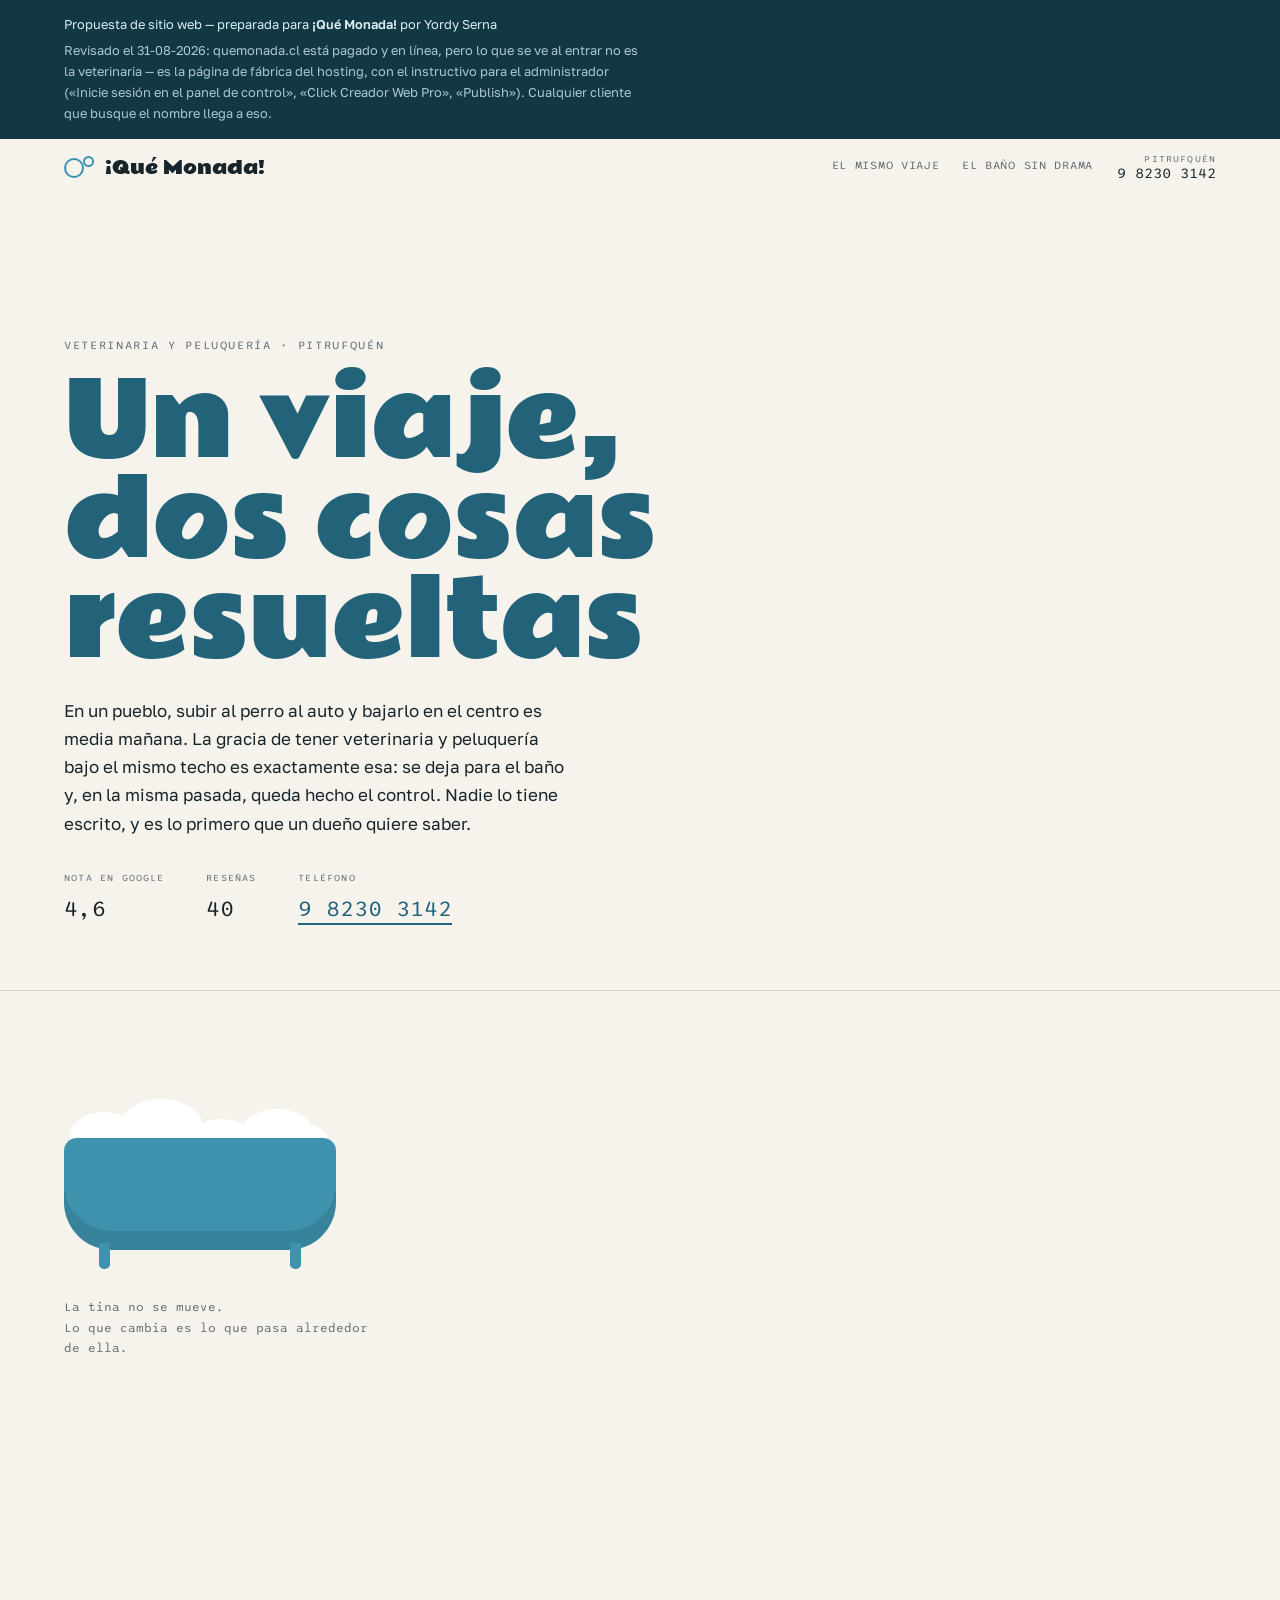
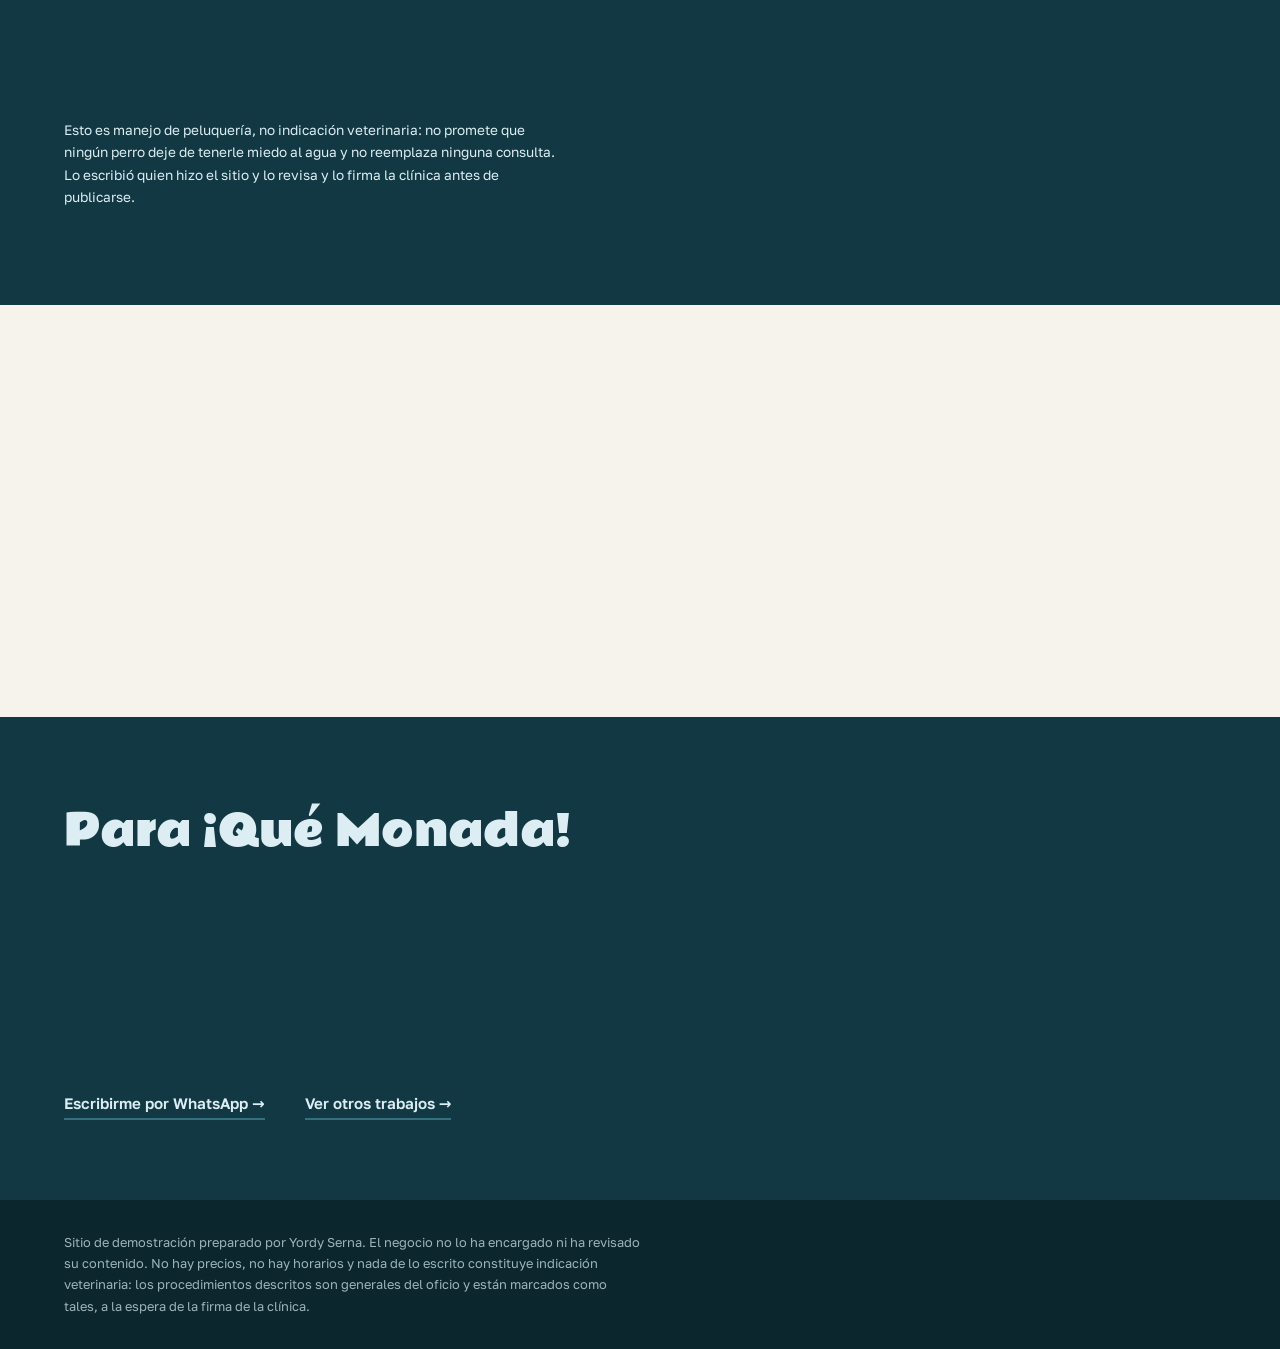
==== index.html @ d63fa8f7 "Demo Que Monada (Pitrufquen) Co-Authored-By: Claude Opus 5 <noreply@anthropic.com>" ====
<!DOCTYPE html>
<html lang="es-CL" class="no-js">
<head>
<meta charset="utf-8">
<meta name="viewport" content="width=device-width, initial-scale=1">
<meta name="robots" content="noindex, nofollow">
<title>¡Qué Monada! — Pitrufquén</title>
<meta name="description" content="Veterinaria y peluquería canina en Pitrufquén. Baño y control en el mismo viaje, y cómo se maneja el perro al que no le gusta el agua.">

<!-- Política de seguridad de contenido: el navegador sólo puede cargar
     archivos de este mismo sitio. Sin CDN, sin librerías, sin rastreadores.
     Ver skills/web-blindada/references/csp-en-pages.md -->
<meta http-equiv="Content-Security-Policy" content="default-src 'none'; script-src 'self'; style-src 'self'; img-src 'self' data:; font-src 'self'; connect-src 'self'; media-src 'self'; form-action 'self'; base-uri 'none'; frame-src 'none'; object-src 'none'">
<meta name="referrer" content="strict-origin-when-cross-origin">

<!-- Rescate de la clase .js (regla 2 de la casa). En archivo, sin defer:
     inline lo bloquearía la CSP. -->
<script src="js/rescate.js"></script>

<!-- Fuentes propias: cero peticiones a terceros. -->
<link rel="preload" href="assets/fuentes/rammettoone-400-latin.woff2" as="font" type="font/woff2" crossorigin>
<link rel="stylesheet" href="assets/fuentes.css">
<link rel="stylesheet" href="css/estilo.css">
</head>
<body>

<div class="propuesta">
  <p class="propuesta__que">Propuesta de sitio web — preparada para <b>¡Qué Monada!</b> por Yordy Serna</p>
  <p class="propuesta__gancho">Revisado el 31-08-2026: quemonada.cl está pagado y en línea, pero lo que se ve al entrar no es la veterinaria — es la página de fábrica del hosting, con el instructivo para el administrador («Inicie sesión en el panel de control», «Click Creador Web Pro», «Publish»). Cualquier cliente que busque el nombre llega a eso.</p>
</div>

<header class="cab" id="cab">
  <a class="cab__marca" href="#portada">
    <span class="pompa-doble" aria-hidden="true"><i class="pd pd--g"></i><i class="pd pd--c"></i></span>
    <span class="cab__nombre">¡Qué Monada!</span>
  </a>
  <nav class="cab__nav" aria-label="Secciones">
    <a href="#combo">El mismo viaje</a>
    <a href="#agua">El baño sin drama</a>
  </nav>
  <a class="cab__tel" href="tel:+56982303142">
    <span class="cab__tel-rot">Pitrufquén</span>
    <span class="cab__tel-num">9 8230 3142</span>
  </a>
</header>

<main>

<!-- ========= PORTADA ========= -->
<section class="portada" id="portada" aria-labelledby="t-portada">
  <div class="pompas" aria-hidden="true">
    <span class="pompa pompa--1"></span>
    <span class="pompa pompa--2"></span>
    <span class="pompa pompa--3"></span>
    <span class="revienta"></span>
  </div>

  <div class="portada__texto">
    <p class="sitio">Veterinaria y peluquería · Pitrufquén</p>
    <h1 id="t-portada">Un viaje,<br>dos cosas<br>resueltas</h1>
    <p class="bajada">En un pueblo, subir al perro al auto y bajarlo en el centro es media
      mañana. La gracia de tener veterinaria y peluquería bajo el mismo techo es
      exactamente esa: se deja para el baño y, en la misma pasada, queda hecho el control.
      Nadie lo tiene escrito, y es lo primero que un dueño quiere saber.</p>
    <dl class="specs">
      <div class="spec"><dt>nota en Google</dt><dd>4,6</dd></div>
      <div class="spec"><dt>reseñas</dt><dd>40</dd></div>
      <div class="spec"><dt>teléfono</dt><dd class="dd--tel"><a href="tel:+56982303142">9 8230 3142</a></dd></div>
    </dl>
  </div>
</section>

<!-- ========= LA PIEZA FIRMA — SPLIT STICKY (estructura G) ========= -->
<section class="combo" id="combo" aria-labelledby="t-combo">

  <!-- El lado fijo: LA TINA. Dibujada en CSS, cero bytes de imagen. -->
  <div class="combo__fijo">
    <div class="tina" aria-hidden="true">
      <span class="tina__espuma">
        <i></i><i></i><i></i><i></i><i></i>
      </span>
      <span class="tina__cuerpo"></span>
      <span class="tina__pata tina__pata--i"></span>
      <span class="tina__pata tina__pata--d"></span>
    </div>
    <p class="tina__pie">La tina no se mueve.<br>Lo que cambia es lo que pasa
      alrededor de ella.</p>
  </div>

  <div class="combo__fluye">
    <p class="antetitulo">Baño y control</p>
    <h2 id="t-combo">El mismo viaje</h2>
    <p class="entrada">Ésta es la ventaja real de la casa y no está escrita en ninguna
      parte. Lo de abajo es cómo funciona un combo así en general; lo que hacen ustedes
      exactamente, lo confirman y se escribe con su nombre.</p>
    <p class="marca-ejemplo" data-ejemplo="Cómo funciona en general — el detalle lo confirma la clínica"></p>

    <ol class="viaje">
      <li class="v">
        <p class="v__rot">Al dejar</p>
        <h3>Se entrega para el baño</h3>
        <p>El animal queda en peluquería con la hora acordada. Es el momento en que el
          dueño dice si hay algo que le preocupa —una picazón, una uña, una oreja— y ese
          aviso es lo que hace posible todo lo demás.</p>
      </li>
      <li class="v">
        <p class="v__rot">Mientras está adentro</p>
        <h3>El control queda hecho</h3>
        <p>Con el animal ya en la casa y mojado hasta la piel, es cuando mejor se ve lo que
          en seco no se nota: la piel, las orejas, las uñas, un bulto. Si hay veterinario en
          el mismo local, revisar no cuesta un segundo viaje.
          <span class="falta">falta: confirmar si ustedes coordinan baño y control así</span></p>
      </li>
      <li class="v">
        <p class="v__rot">Al retirar</p>
        <h3>Una sola conversación</h3>
        <p>El dueño escucha una vez lo del baño y lo del control juntos, en vez de dos
          veces en dos lugares distintos. Si hay algo que tratar, se agenda ahí mismo.
          <span class="falta">falta: si entregan algo escrito al retirar</span></p>
      </li>
      <li class="v">
        <p class="v__rot">Lo que hay que decir de frente</p>
        <h3>Lo que NO es</h3>
        <p>No es una consulta veterinaria completa disfrazada de baño, y conviene decirlo
          así. Es una revisión de lo que se ve. Si aparece algo, se conversa y se agenda
          como corresponde: nadie diagnostica a un perro entre el shampoo y el secador.</p>
      </li>
    </ol>

    <p class="firma">La sección existe porque en Pitrufquén el viaje cuenta. Un dueño que
      vive a diez kilómetros no está comparando precios: está calculando cuántas veces
      tiene que sacar el auto.</p>
  </div>
</section>

<!-- ========= EL BAÑO SIN DRAMA ========= -->
<section class="agua" id="agua" aria-labelledby="t-agua">
  <div class="agua__cabecera">
    <p class="antetitulo antetitulo--claro">El perro al que no le gusta el agua</p>
    <h2 id="t-agua">El baño sin drama</h2>
    <p class="entrada">Casi todas las casas tienen uno: el que ve la manguera y se
      esconde. No hay truco mágico y nadie debería prometerlo — hay oficio, que es otra
      cosa, y se puede explicar.</p>
    <p class="marca-ejemplo marca-ejemplo--claro" data-ejemplo="Manejo general del oficio — sin promesas, pendiente de firma"></p>
  </div>

  <div class="cartas">
    <article class="carta">
      <h3>El agua tibia y de a poco</h3>
      <p>Se moja desde las patas hacia arriba y se deja la cabeza para el final. El chorro
        directo en la cara es lo que convierte un baño incómodo en un baño peleado, y esa
        pelea el perro se la acuerda para la próxima vez.</p>
    </article>
    <article class="carta">
      <h3>El piso que no resbala</h3>
      <p>Buena parte del miedo no es al agua: es a patinar. Una alfombra de goma en la tina
        cambia el comportamiento de un perro nervioso más que cualquier otra cosa.</p>
    </article>
    <article class="carta">
      <h3>El ruido del secador</h3>
      <p>Para muchos es peor que el agua. Se puede secar con toalla y aire tibio a
        distancia, y tarda más — pero tarda menos que forzar a un animal que ya entró en
        pánico.</p>
    </article>
    <article class="carta">
      <h3>Cuándo se para</h3>
      <p>Si el animal pasa de incómodo a asustado de verdad, se para. Se termina lo mínimo,
        se seca y se conversa con el dueño qué hacer para la próxima. Un baño no vale un
        animal traumatizado.
        <span class="falta">falta: cómo lo manejan ustedes y qué le avisan al dueño</span></p>
    </article>
  </div>

  <p class="descargo">Esto es manejo de peluquería, no indicación veterinaria: no promete
    que ningún perro deje de tenerle miedo al agua y no reemplaza ninguna consulta. Lo
    escribió quien hizo el sitio y lo revisa y lo firma la clínica antes de publicarse.</p>
</section>

<!-- ========= EL CIERRE — T1 ========= -->
<section class="cierre" id="llamar" aria-labelledby="t-cierre">
  <p class="cierre__rot">Para pedir hora</p>
  <h2 id="t-cierre" class="cierre__tel">
    <a href="tel:+56982303142">9 8230 3142</a>
  </h2>
  <p class="cierre__pie">Es el número publicado en su ficha de Google.</p>
</section>

</main>

<section class="dueno" aria-labelledby="t-dueno">
  <h2 id="t-dueno">Para ¡Qué Monada!</h2>
  <div class="dueno__cols">
    <div>
      <h3>Lo que está verificado</h3>
      <p>El 4,6 con 40 reseñas de su ficha de Google, el teléfono 9 8230 3142, y que
        quemonada.cl está pagado pero muestra la página de fábrica del hosting. Eso último
        se revisó el 31-08-2026 y se puede comprobar abriendo el dominio.</p>
    </div>
    <div>
      <h3>Lo que es general</h3>
      <p>Los cuatro pasos del viaje y las cuatro cartas del baño. Describen cómo funciona
        el oficio, no cómo funcionan ustedes: por eso van marcados y sin firma.</p>
    </div>
    <div>
      <h3>Lo que falta</h3>
      <p>Si de verdad coordinan baño y control en la misma visita, si entregan algo escrito
        al retirar, y cómo manejan al perro que se asusta. Con esas tres respuestas esta
        página deja de describir el rubro y pasa a describirlos a ustedes.</p>
    </div>
  </div>
  <p class="dueno__cierre">
    <a class="flecha" href="https://wa.me/56968650001" rel="noopener">Escribirme por WhatsApp <span aria-hidden="true">→</span></a>
    <a class="flecha" href="https://yordyserna.github.io" rel="noopener">Ver otros trabajos <span aria-hidden="true">→</span></a>
  </p>
</section>

<footer class="pie">
  <p>Sitio de demostración preparado por Yordy Serna. El negocio no lo ha encargado ni ha
    revisado su contenido. No hay precios, no hay horarios y nada de lo escrito constituye
    indicación veterinaria: los procedimientos descritos son generales del oficio y están
    marcados como tales, a la espera de la firma de la clínica.</p>
</footer>

<script src="js/main.js"></script>
</body>
</html>
---- assets/fuentes.css ----
﻿/* ==================================================================
   Fuentes self-hosted. Generado por self-hostear-fuentes.ps1
   Origen: https://fonts.googleapis.com/css2?family=Rammetto+One&family=Golos+Text:wght@400..600&family=Sono:wght@400..500&display=swap

   Se sirven desde el mismo dominio: sin peticiones a Google, sin
   DNS ni TLS extra. La display va con <link rel=preload> en el HTML.
   Subset latin: cubre el espanol completo (tildes, enie, dieresis).
   ================================================================== */

@font-face {
  font-family: 'Golos Text';
  font-style: normal;
  font-weight: 400 600;
  font-display: swap;
  src: url('fuentes/golostext-var-latin.woff2') format('woff2');
  unicode-range: U+0000-00FF, U+0131, U+0152-0153, U+02BB-02BC, U+02C6, U+02DA, U+02DC, U+0304, U+0308, U+0329, U+2000-206F, U+20AC, U+2122, U+2191, U+2193, U+2212, U+2215, U+FEFF, U+FFFD;
}

@font-face {
  font-family: 'Rammetto One';
  font-style: normal;
  font-weight: 400;
  font-display: swap;
  src: url('fuentes/rammettoone-400-latin.woff2') format('woff2');
  unicode-range: U+0000-00FF, U+0131, U+0152-0153, U+02BB-02BC, U+02C6, U+02DA, U+02DC, U+0304, U+0308, U+0329, U+2000-206F, U+20AC, U+2122, U+2191, U+2193, U+2212, U+2215, U+FEFF, U+FFFD;
}

@font-face {
  font-family: 'Sono';
  font-style: normal;
  font-weight: 400 500;
  font-display: swap;
  src: url('fuentes/sono-var-latin.woff2') format('woff2');
  unicode-range: U+0000-00FF, U+0131, U+0152-0153, U+02BB-02BC, U+02C6, U+02DA, U+02DC, U+0304, U+0308, U+0329, U+2000-206F, U+20AC, U+2122, U+2191, U+2193, U+2212, U+2215, U+FEFF, U+FFFD;
}
---- css/estilo.css ----
/* ══════════════════════════════════════════════════════════════════
   ¡QUE MONADA! · Pitrufquen
   Demo 168. Identidad: «POMPAS DE JABON».

   EL NOMBRE SE ESCRIBE CON SUS SIGNOS: «¡Que Monada!», con apertura
   y cierre. Va asi en el <title>, en la cabecera y en el pie.

   LA DIRECCION EN UNA FRASE
   Una peluqueria canina con veterinaria al lado es, para el dueno,
   un viaje que rinde el doble. La pagina se ve como el agua de esa
   tina: crudo, celeste jabonoso y pompas — pero el contenido es
   logistica de pueblo, no ternura.

   LA PALETA
   --crudo    #F6F3EC  fondo
   --agua     #22637A  CELESTE JABONOSO para TEXTO (5,9:1 sobre crudo)
   --agua-obj #3E92AE  el mismo celeste para OBJETOS DIBUJADOS (la
                       tina, las pompas). NO SE USA EN TEXTO: sobre
                       crudo da 3,1:1. Leccion de la 154: el color de
                       texto y el color de objeto son dos variables
                       distintas y hay que declararlas por separado.
   --hondo    #123844  agua profunda: el fondo de la seccion oscura
   --espuma   #DCEEF3  texto sobre hondo (10,1:1)
   --tinta    #17242A  texto sobre crudo

   DESLINDE DE CELESTES DEL REGISTRO:
     · la bata de la 110 es UNIFORME (tela plana de clinica)
     · la manta de la 161 es TEXTIL de noche (opaca, abrigada)
     · el gel de la 173 sera una RAYA de pasta (viscosa)
   Este es AGUA JABONOSA: translucido, con espuma y con brillo. Por
   eso es el unico que aparece en forma de circulos y burbujas.

   EL TORNASOL DE LAS POMPAS — deslinde con el mejillon de la 141:
   aquel es NACAR, tornasol organico de concha, y va sobre una
   superficie dura. El de aca es de POMPA: aire y jabon, un anillo
   `conic-gradient` MUY suave en el borde y nada en el centro, porque
   una pompa es transparente por dentro.

   EL TRIO
   · display · Rammetto One — redonda y gordita, es letra de burbuja
     sin caer en infantil. Primera vez en el registro.
   · cuerpo  · Golos Text — humanista, redondeada, aguanta bien al
     lado de una display tan pesada.
   · dato    · Sono (variable) — REPETICION CONSCIENTE, no descuido:
     a la altura de la demo 168 el catalogo de monos de Google esta
     agotado (la columna de identidades.md lleva 40 nombres). Se
     elige la repeticion que MENOS se nota y que mejor calza: Sono es
     la unica mono de esquinas blandas del catalogo y esta pagina es
     toda curvas. Anotado en el registro.

   LA CABECERA (134ª del oficio) — LA POMPA DOBLE
   Dos circulos pegados, uno grande y uno chico, y el brillito de luz
   (un arco fino) en el grande. Sin el arco parecen dos puntos; con el
   arco son jabon.

   EL FONDO — POMPAS QUE FLOTAN Y UNA REVIENTA
   Tres pompas suben lentas derivando de lado, y arriba UNA revienta:
   desaparece dejando un anillo que se expande un instante.
   DESLINDE con la 91 (el schop): alli las burbujas eran CHICAS,
   MUCHAS y CONTINUAS, subiendo en columna dentro del vaso — gas
   disuelto. Estas son GRANDES, POCAS y SUELTAS, derivan de lado
   porque no van dentro de nada, y una revienta: el gas no revienta,
   el jabon si.
   Reduced-motion: pompas quietas y ninguna revienta.

   LA ESTRUCTURA — G (split sticky)
   Izquierda fija: LA TINA (objeto CSS, escalon 1 de profundidad-web:
   si se puede dibujar, se dibuja). Derecha: el combo baño+control.
   DESLINDE con los G del registro: aca el lado fijo es un objeto CON
   AGUA ADENTRO — la espuma se mueve sola mientras el texto pasa al
   lado.
   ══════════════════════════════════════════════════════════════════ */

:root {
  --crudo:    #F6F3EC;
  --crudo-2:  #ECE7DC;
  --agua:     #22637A;
  --agua-obj: #3E92AE;
  --hondo:    #123844;
  --espuma:   #DCEEF3;
  --tinta:    #17242A;
  --gris:     #5E6A70;
  --linea:    #D8D2C6;

  --display: 'Rammetto One', system-ui, sans-serif;
  --cuerpo:  'Golos Text', system-ui, -apple-system, 'Segoe UI', sans-serif;
  --dato:    'Sono', ui-monospace, 'Consolas', monospace;
}

*, *::before, *::after { box-sizing: border-box; }
[hidden] { display: none !important; }

html { -webkit-text-size-adjust: 100%; scroll-behavior: smooth; }
@media (prefers-reduced-motion: reduce) { html { scroll-behavior: auto; } }

body {
  margin: 0;
  background: var(--crudo);
  color: var(--tinta);
  font-family: var(--cuerpo);
  font-size: 1.0625rem;
  line-height: 1.66;
  overflow-x: hidden;
}

h1, h2, h3 { font-family: var(--display); font-weight: 400; margin: 0; }
p { margin: 0 0 1rem; }
a { color: inherit; }

:focus-visible { outline: 2px solid var(--agua); outline-offset: 3px; }

/* ── la banda de propuesta ── */
.propuesta {
  background: var(--hondo); color: var(--espuma);
  padding: .9rem clamp(1.2rem, 5vw, 4rem);
}
.propuesta__que { font-size: .8rem; margin: 0 0 .25rem; }
.propuesta__gancho { font-size: .8rem; color: #AFC8D1; margin: 0; max-width: 72ch; }

/* ── cabecera fantasma ── */
.cab {
  position: sticky; top: 0; z-index: 40;
  display: flex; align-items: center; gap: 1.5rem;
  padding: .85rem clamp(1.2rem, 5vw, 4rem);
  background: var(--crudo);
  border-bottom: 1px solid var(--linea);
}
.js .cab { transition: background-color .3s, border-color .3s; }
.js .cab:not(.cab--flota) { background: transparent; border-bottom-color: transparent; }

.cab__marca { display: flex; align-items: center; gap: .7rem; text-decoration: none; }
.cab__nombre { font-family: var(--display); font-size: 1.15rem; }

/* LA POMPA DOBLE — la cabecera 134ª. */
.pompa-doble { position: relative; display: block; width: 30px; height: 24px; flex: none; }
.pd { position: absolute; border-radius: 50%; border: 2px solid var(--agua-obj); }
.pd--g { left: 0; top: 2px; width: 20px; height: 20px; }
/* el brillito: un arco fino arriba a la izquierda. Sin esto son dos
   puntos; con esto son jabon. */
.pd--g::after {
  content: ''; position: absolute; left: 3px; top: 2px;
  width: 8px; height: 8px;
  border: 2px solid var(--crudo);
  border-radius: 50%;
  border-right-color: transparent; border-bottom-color: transparent;
  transform: rotate(-20deg);
}
.pd--c { right: 0; top: 0; width: 11px; height: 11px; }

.cab__nav { margin-left: auto; display: flex; gap: 1.4rem; }
.cab__nav a {
  font-family: var(--dato); font-size: .74rem;
  letter-spacing: .06em; text-transform: uppercase;
  text-decoration: none; color: var(--gris);
  border-bottom: 1px solid transparent; padding-bottom: 2px;
}
.cab__nav a:hover { color: var(--agua); border-bottom-color: var(--agua); }

.cab__tel { text-decoration: none; text-align: right; line-height: 1.15; }
.cab__tel-rot {
  display: block; font-family: var(--dato); font-size: .6rem;
  letter-spacing: .12em; text-transform: uppercase; color: var(--gris);
}
.cab__tel-num { display: block; font-family: var(--dato); font-size: .95rem; }

@media (max-width: 820px) {
  .cab__nav { display: none; }
  .cab__tel { margin-left: auto; }
}

/* ══════ PORTADA ══════ */
.portada {
  position: relative;
  min-height: 88svh;
  display: flex; align-items: center;
  padding: clamp(2rem, 6vw, 5rem) clamp(1.2rem, 5vw, 4rem) 0;
  overflow: hidden;
}
.portada__texto { position: relative; z-index: 2; max-width: 44rem; }

/* LAS POMPAS */
.pompas { position: absolute; inset: 0; z-index: 1; pointer-events: none; }
.pompa, .revienta {
  position: absolute; border-radius: 50%;
  border: 2px solid rgba(62,146,174,.42);
  /* el tornasol: un anillo conico MUY suave y el centro vacio, porque
     una pompa es transparente por dentro. */
  background:
    radial-gradient(circle at 30% 28%, rgba(255,255,255,.85) 0 6%, rgba(255,255,255,0) 26%),
    conic-gradient(from 210deg,
      rgba(255,214,236,.30), rgba(214,240,255,.30), rgba(226,255,232,.30),
      rgba(255,246,206,.30), rgba(255,214,236,.30));
  -webkit-mask-image: radial-gradient(circle, transparent 54%, #000 62%);
          mask-image: radial-gradient(circle, transparent 54%, #000 62%);
}
/* el brillito NO puede ir enmascarado, asi que va aparte */
.pompa::after {
  content: ''; position: absolute; left: 22%; top: 18%;
  width: 22%; height: 22%; border-radius: 50%;
  background: rgba(255,255,255,.9);
}
.pompa--1 { width: 96px; height: 96px; left: 8%;  bottom: -140px; }
.pompa--2 { width: 58px; height: 58px; left: 62%; bottom: -120px; }
.pompa--3 { width: 132px; height: 132px; left: 82%; bottom: -180px; }

.js .pompa--1 { animation: flotar 26s linear infinite; }
.js .pompa--2 { animation: flotar 34s linear infinite 6s; }
.js .pompa--3 { animation: flotar 30s linear infinite 12s; }

/* suben y DERIVAN de lado: una pompa no sube recta. */
@keyframes flotar {
  from { transform: translate(0, 0); }
  35%  { transform: translate(26px, -38svh); }
  70%  { transform: translate(-18px, -74svh); }
  to   { transform: translate(14px, -118svh); }
}

/* LA QUE REVIENTA: arriba, un anillo que se expande y se va. El resto
   del ciclo esta invisible. */
.revienta {
  width: 70px; height: 70px; left: 38%; top: 14%;
  opacity: 0;
}
.js .revienta { animation: reventar 18s ease-out infinite 9s; }
@keyframes reventar {
  0%       { opacity: 1; transform: scale(1); }
  22%      { opacity: 1; transform: scale(1.04); }
  26%      { opacity: .9; transform: scale(1.5); }
  30%, 100%{ opacity: 0; transform: scale(1.9); }
}

@media (prefers-reduced-motion: reduce) {
  .js .pompa--1, .js .pompa--2, .js .pompa--3 { animation: none; }
  .pompa--1 { bottom: 22%; } .pompa--2 { bottom: 46%; } .pompa--3 { bottom: 8%; }
  .revienta { display: none; }
}

.sitio {
  font-family: var(--dato); font-size: .74rem;
  letter-spacing: .14em; text-transform: uppercase;
  color: var(--gris); margin-bottom: 1rem;
}
h1 {
  font-size: clamp(2.7rem, 9vw, 6.4rem);
  line-height: .98; letter-spacing: -.01em;
  color: var(--agua); margin-bottom: 1.5rem;
}
.bajada { max-width: 46ch; margin-bottom: 2rem; }

.specs { display: flex; flex-wrap: wrap; gap: 1.6rem 2.6rem; margin: 0; }
.spec dt {
  font-family: var(--dato); font-size: .62rem;
  letter-spacing: .12em; text-transform: uppercase; color: var(--gris);
  margin-bottom: .2rem;
}
.spec dd { margin: 0; font-family: var(--dato); font-size: 1.45rem; }
.dd--tel a { text-decoration: none; color: var(--agua); border-bottom: 2px solid var(--agua); }

/* ══════ LA PIEZA FIRMA — SPLIT STICKY (G) ══════ */
.combo {
  display: grid;
  grid-template-columns: minmax(0, 20rem) minmax(0, 1fr);
  gap: clamp(1.5rem, 5vw, 4rem);
  padding: clamp(3rem, 8vw, 6rem) clamp(1.2rem, 5vw, 4rem);
  border-top: 1px solid var(--linea);
}
@media (max-width: 900px) {
  .combo { grid-template-columns: 1fr; }
}

.combo__fijo { position: sticky; top: 5.5rem; align-self: start; }
@media (max-width: 900px) { .combo__fijo { position: static; } }

/* LA TINA — dibujada, cero bytes de imagen (escalon 1). */
.tina { position: relative; width: 100%; max-width: 17rem; height: 12rem; margin-bottom: 1.2rem; }
.tina__cuerpo {
  position: absolute; left: 0; right: 0; top: 3.2rem; height: 7rem;
  background: var(--agua-obj);
  border-radius: .8rem .8rem 3rem 3rem;
  box-shadow: inset 0 -1.2rem 0 rgba(0,0,0,.10);
}
.tina__espuma { position: absolute; left: .4rem; right: .4rem; top: 1.6rem; height: 3rem; }
.tina__espuma i {
  position: absolute; bottom: 0;
  background: #FFFFFF;
  border-radius: 50%;
  box-shadow: inset -2px -3px 0 rgba(62,146,174,.18);
}
.tina__espuma i:nth-child(1) { left: 0;    width: 4.2rem; height: 3rem; }
.tina__espuma i:nth-child(2) { left: 3rem; width: 5.4rem; height: 3.8rem; }
.tina__espuma i:nth-child(3) { left: 7.4rem;width: 4rem;  height: 2.6rem; }
.tina__espuma i:nth-child(4) { right: 1rem; width: 4.6rem; height: 3.2rem; }
.tina__espuma i:nth-child(5) { right: 0;   width: 3rem;  height: 2.2rem; }
/* la espuma respira: es lo unico que se mueve del lado fijo. */
.js .tina__espuma i { animation: respirar 7s ease-in-out infinite; }
.js .tina__espuma i:nth-child(2) { animation-delay: 1.1s; }
.js .tina__espuma i:nth-child(3) { animation-delay: 2.3s; }
.js .tina__espuma i:nth-child(4) { animation-delay: .6s; }
.js .tina__espuma i:nth-child(5) { animation-delay: 3s; }
@keyframes respirar {
  0%, 100% { transform: translateY(0) scale(1); }
  50%      { transform: translateY(-3px) scale(1.04); }
}
@media (prefers-reduced-motion: reduce) {
  .js .tina__espuma i { animation: none; }
}
.tina__pata {
  position: absolute; top: 9.8rem; width: .7rem; height: 1.6rem;
  background: var(--agua-obj); border-radius: 0 0 .3rem .3rem;
}
.tina__pata--i { left: 2.2rem; }
.tina__pata--d { right: 2.2rem; }
.tina__pie { font-family: var(--dato); font-size: .78rem; color: var(--gris); margin: 0; }

.antetitulo {
  font-family: var(--dato); font-size: .72rem;
  letter-spacing: .14em; text-transform: uppercase; color: var(--gris);
  margin-bottom: .7rem;
}
.antetitulo--claro { color: var(--espuma); }

.combo h2, .agua h2 {
  font-size: clamp(2.2rem, 6vw, 4rem); line-height: 1;
  color: var(--agua); margin-bottom: 1rem;
}
.agua h2 { color: var(--espuma); }
.entrada { max-width: 54ch; }
.agua .entrada { color: var(--espuma); }

.marca-ejemplo::before {
  content: attr(data-ejemplo);
  display: inline-block;
  font-family: var(--dato); font-size: .68rem;
  color: var(--gris); border-left: 2px solid var(--gris); padding-left: .6rem;
}
.marca-ejemplo--claro::before { color: var(--espuma); border-left-color: var(--espuma); }

/* los cuatro pasos del viaje */
.viaje { list-style: none; margin: 2rem 0 0; padding: 0; }
.v { padding: 1.4rem 0; border-top: 1px solid var(--linea); }
.v__rot {
  font-family: var(--dato); font-size: .64rem;
  letter-spacing: .12em; text-transform: uppercase;
  color: var(--gris); margin-bottom: .25rem;
}
.v h3 { font-size: 1.35rem; color: var(--tinta); margin-bottom: .45rem; }
.v p { max-width: 60ch; margin-bottom: 0; }

/* «falta»: la pagina es mayormente CLARA, asi que el tono oscuro es
   el que va por defecto y el claro es la excepcion declarada. */
.falta {
  display: inline-block; margin-top: .45rem;
  font-family: var(--dato); font-size: .72rem;
  color: var(--gris); border-bottom: 1px dashed var(--gris);
}
.agua .falta { color: var(--espuma); border-bottom-color: var(--espuma); }

.firma {
  max-width: 54ch; margin: 2rem 0 0; font-size: .95rem; color: var(--gris);
  border-left: 3px solid var(--agua-obj); padding-left: 1rem;
}

/* ══════ EL BAÑO SIN DRAMA ══════ */
.agua {
  background: var(--hondo); color: var(--espuma);
  padding: clamp(3rem, 8vw, 6rem) clamp(1.2rem, 5vw, 4rem);
}
.agua__cabecera { max-width: 54rem; margin-bottom: clamp(1.8rem, 4vw, 3rem); }

.cartas {
  display: grid;
  grid-template-columns: repeat(auto-fit, minmax(17rem, 1fr));
  gap: clamp(1rem, 2.5vw, 1.6rem);
}
.carta {
  background: #1A4757;
  border: 1px solid #2C6273;
  border-radius: 1.2rem;
  padding: clamp(1.2rem, 2.5vw, 1.8rem);
}
.carta h3 { font-size: 1.2rem; color: var(--espuma); margin-bottom: .5rem; }
.carta p { font-size: .96rem; margin-bottom: 0; color: var(--espuma); }

.descargo {
  max-width: 62ch; margin: 2rem 0 0; font-size: .85rem; color: var(--espuma);
}

/* ══════ CIERRE — T1 ══════ */
.cierre {
  padding: clamp(4rem, 10vw, 8rem) clamp(1.2rem, 5vw, 4rem);
  text-align: center;
}
.cierre__rot {
  font-family: var(--dato); font-size: .7rem;
  letter-spacing: .16em; text-transform: uppercase; color: var(--gris);
}
.cierre__tel { font-size: clamp(2rem, 8vw, 5rem); line-height: 1; margin-bottom: 1rem; }
.cierre__tel a {
  font-family: var(--dato); text-decoration: none; color: var(--agua);
  border-bottom: 4px solid var(--crudo-2);
}
.cierre__tel a:hover { border-bottom-color: var(--agua); }
.cierre__pie { font-size: .88rem; color: var(--gris); margin: 0; }

/* ══════ PARA LA CLINICA ══════ */
.dueno {
  background: var(--hondo); color: var(--espuma);
  padding: clamp(3rem, 7vw, 5rem) clamp(1.2rem, 5vw, 4rem);
}
.dueno h2 { font-size: clamp(1.8rem, 4.4vw, 2.6rem); margin-bottom: 2rem; color: var(--espuma); }
.dueno__cols {
  display: grid;
  grid-template-columns: repeat(auto-fit, minmax(15rem, 1fr));
  gap: 2rem; margin-bottom: 2.5rem;
}
.dueno h3 {
  font-family: var(--dato); font-size: .7rem;
  letter-spacing: .12em; text-transform: uppercase;
  color: var(--espuma); margin-bottom: .5rem;
}
.dueno p { color: var(--espuma); font-size: .95rem; margin: 0; }
.dueno__cierre { display: flex; flex-wrap: wrap; gap: 1.5rem 2.5rem; margin: 0; }
.flecha {
  font-weight: 600; text-decoration: none;
  border-bottom: 2px solid #35707F; padding-bottom: 2px;
}
.flecha:hover { border-bottom-color: var(--espuma); }

/* ══════ PIE ══════ */
.pie {
  background: #0C262E; color: #9DB4BC;
  padding: 2rem clamp(1.2rem, 5vw, 4rem);
  font-size: .8rem;
}
.pie p { max-width: 72ch; margin: 0; }

/* ── apariciones ── */
.js .rev { opacity: 0; transform: translateY(14px); }
.js .rev.ok {
  opacity: 1; transform: none;
  transition: opacity .6s ease, transform .6s ease;
}
@media (prefers-reduced-motion: reduce) {
  .js .rev { opacity: 1; transform: none; }
}
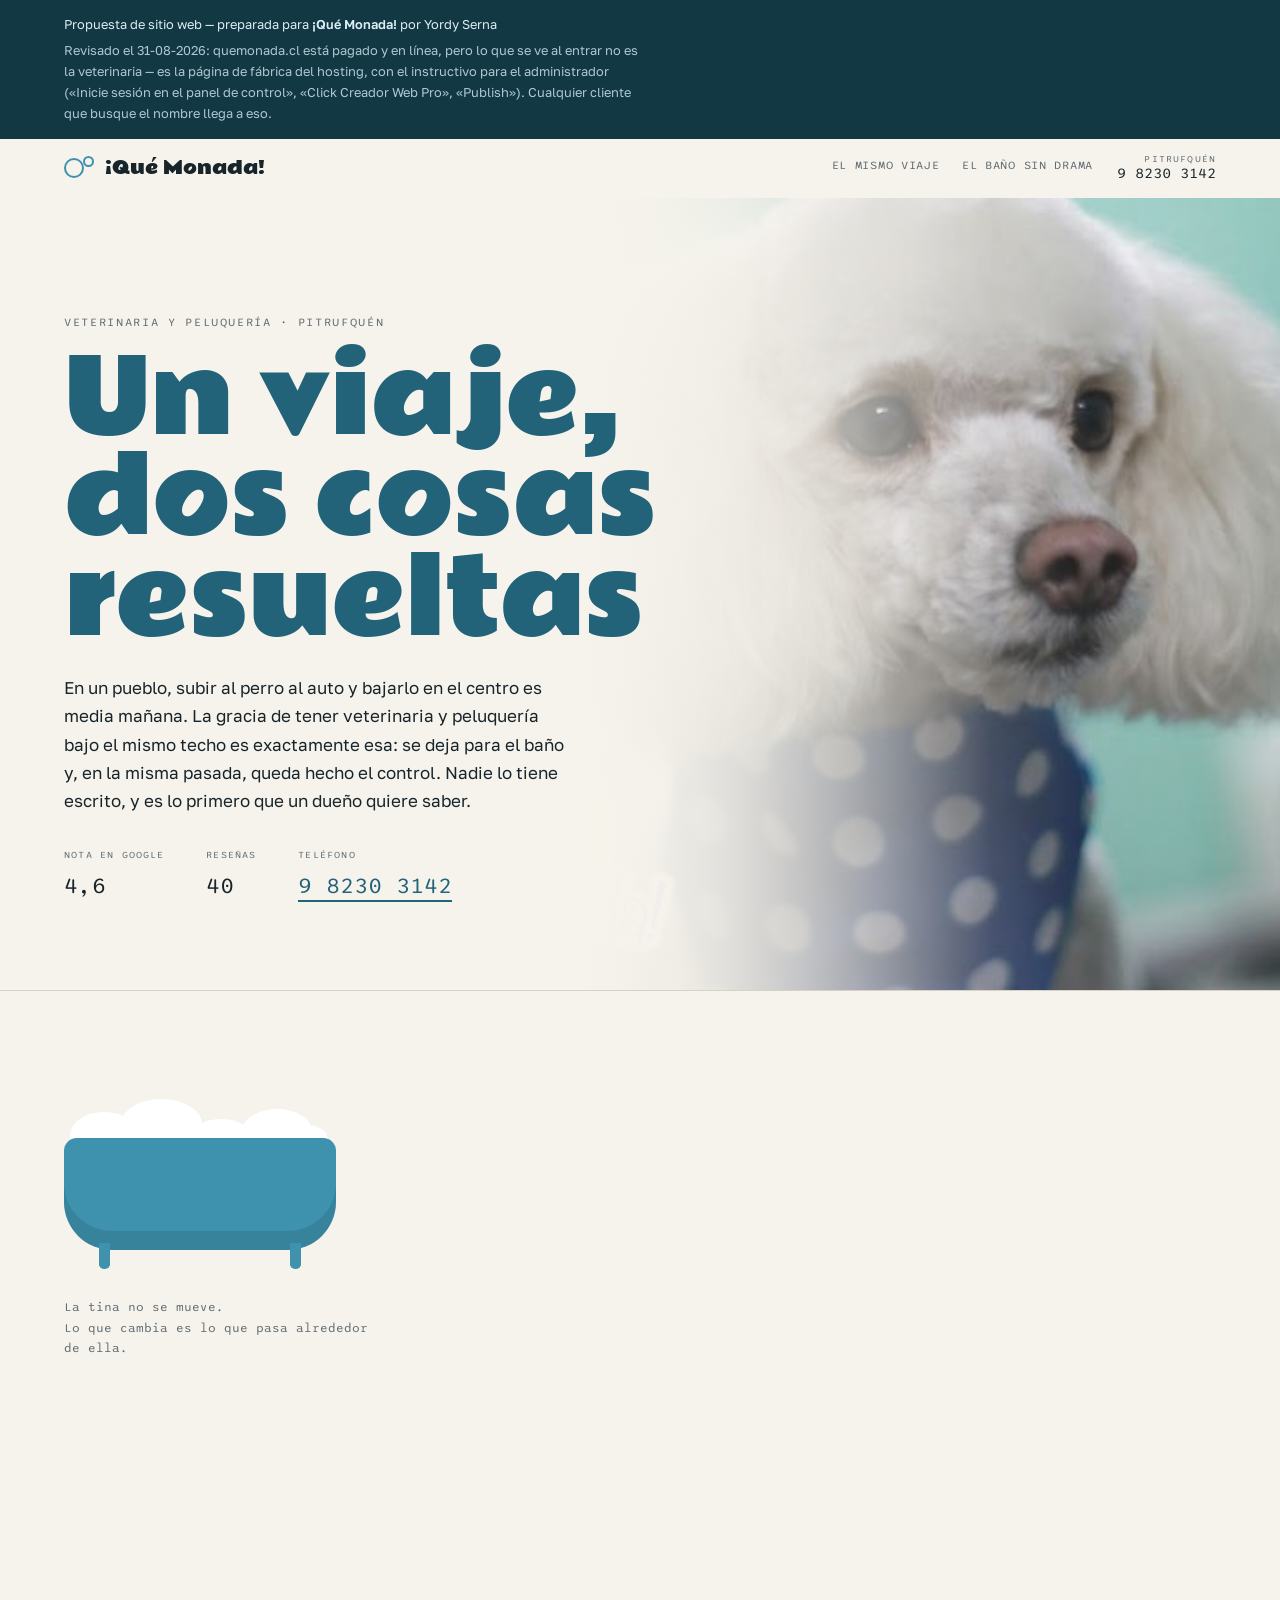
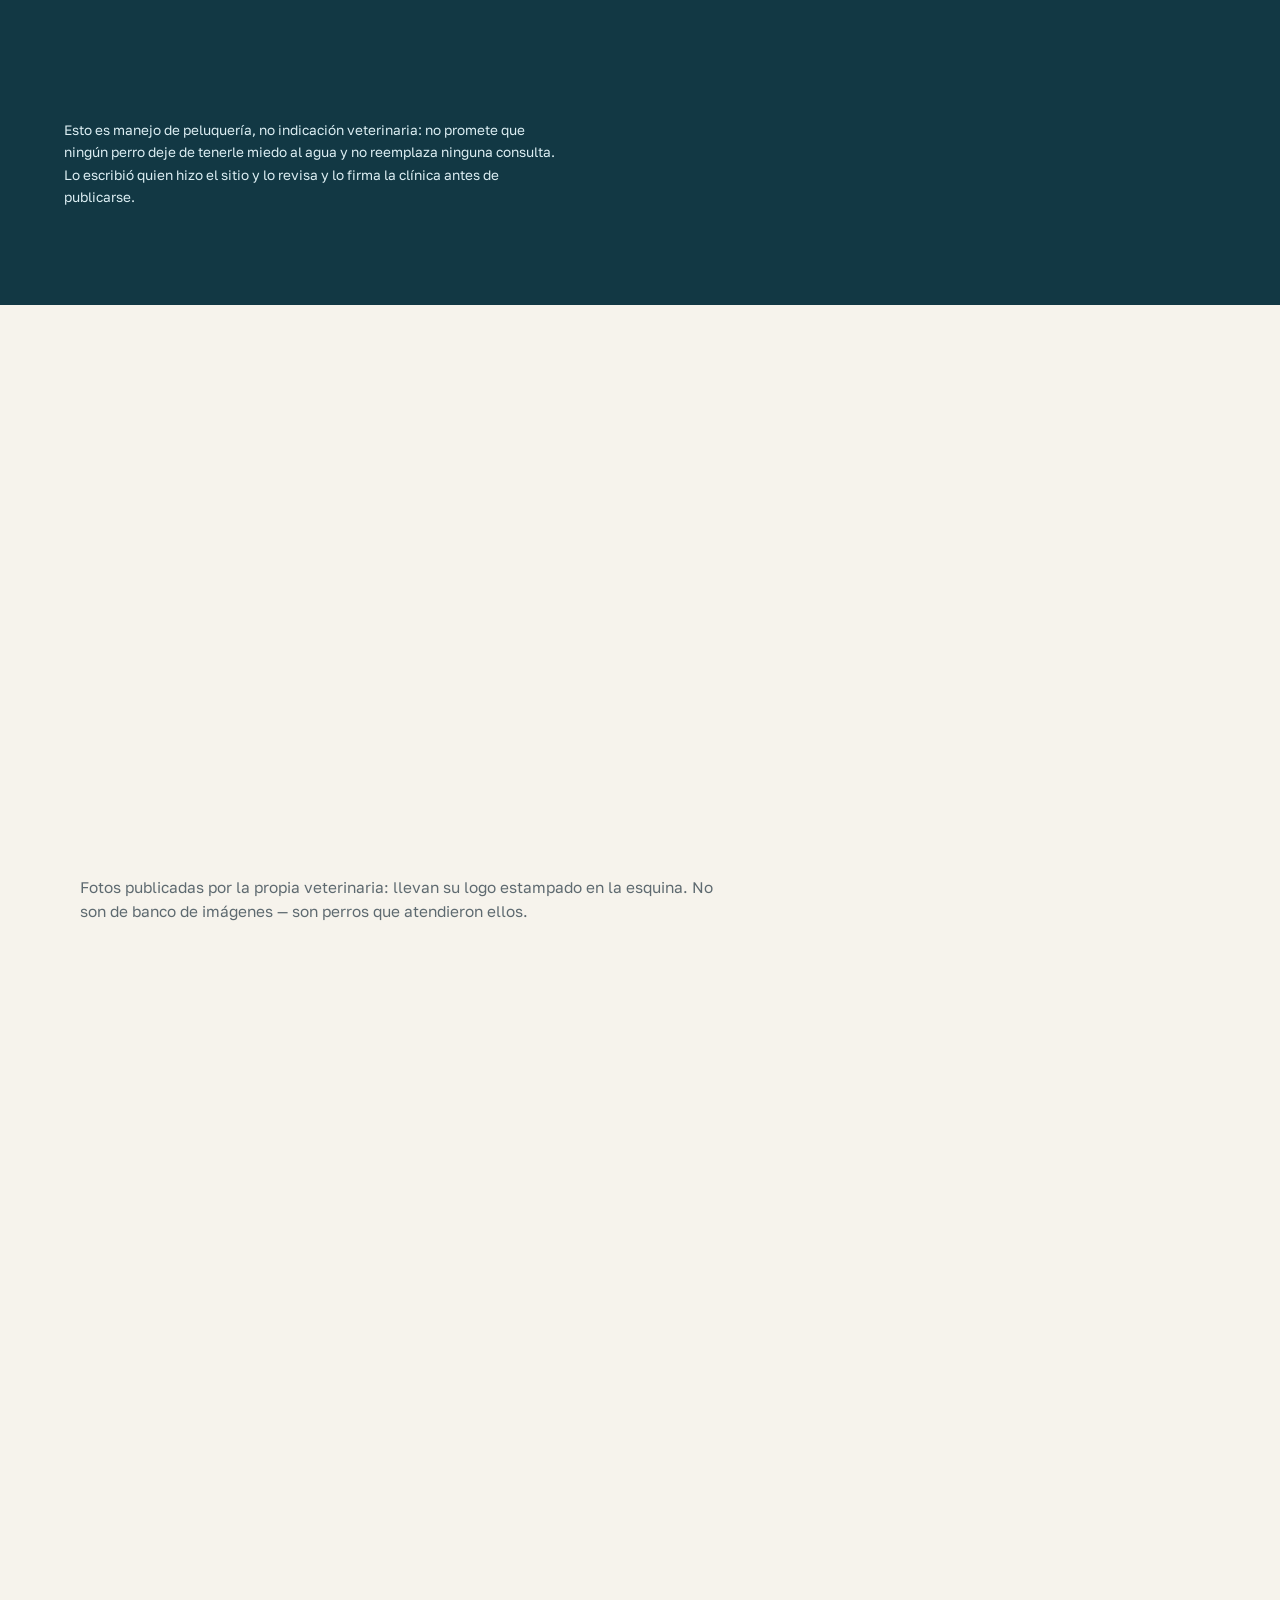
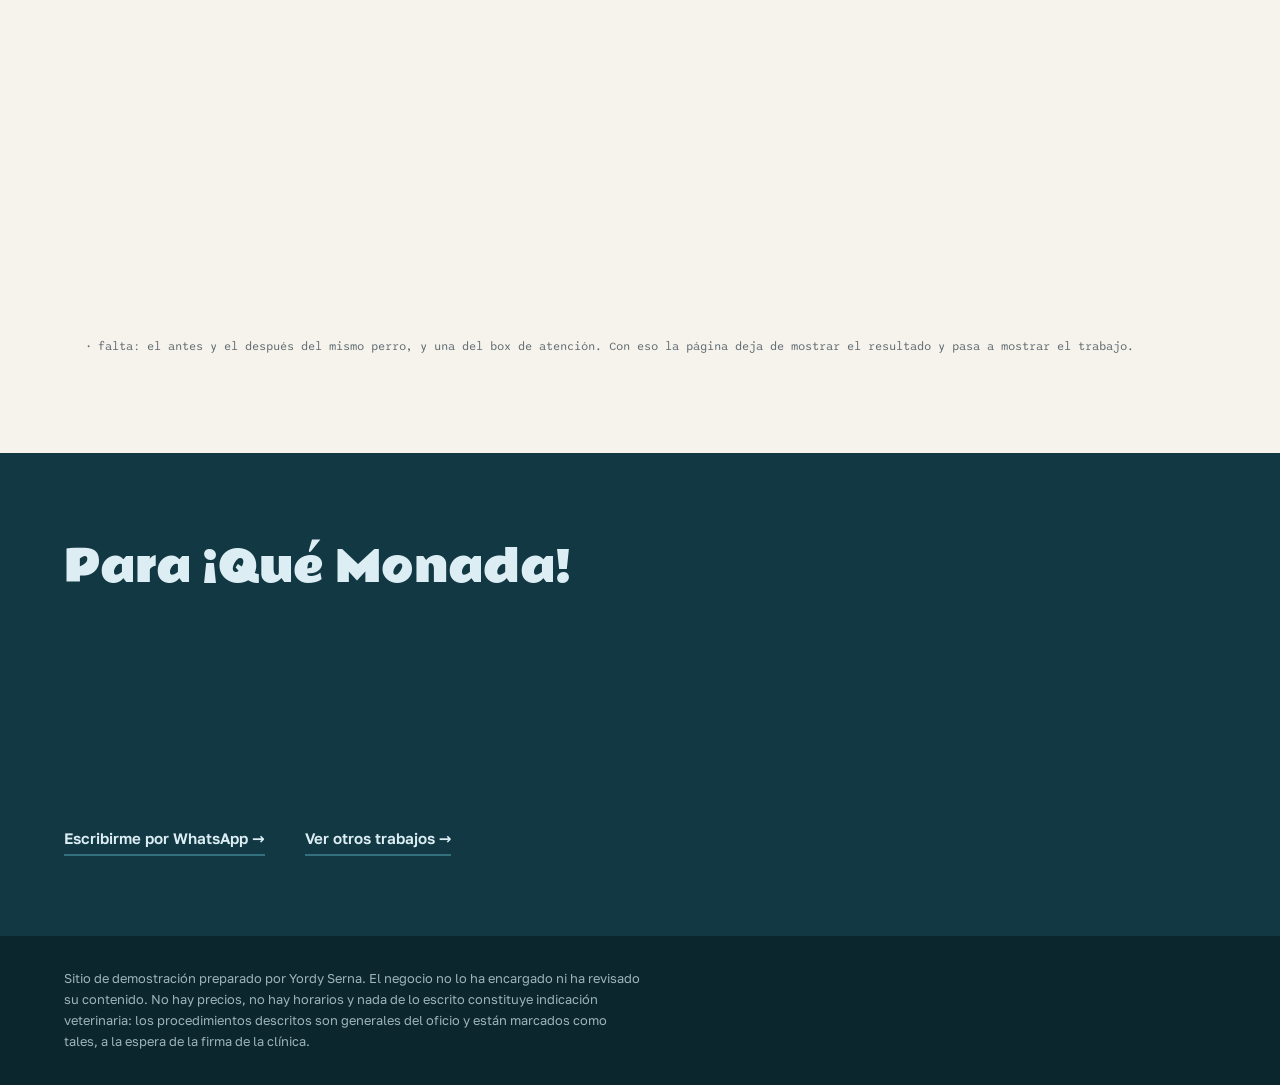
==== commit 1d758c3b: "Fotos reales del negocio: portada que se disuelve hacia el titular Las imagenes vienen de lo que el " ====
--- a/index.html
+++ b/index.html
@@ -47,7 +47,14 @@
 <main>
 
 <!-- ========= PORTADA ========= -->
-<section class="portada" id="portada" aria-labelledby="t-portada">
+<section class="portada portada--foto" id="portada" aria-labelledby="t-portada">
+  <!-- LA FOTO DE PORTADA: foto real del negocio. Entra por la derecha y
+       se DISUELVE hacia el titular, que conserva el fondo limpio. -->
+  <div class="portada__foto" aria-hidden="true">
+    <img src="imagenes/monada-03.jpg" width="649" height="432"
+         decoding="async" fetchpriority="high" alt="">
+  </div>
+
   <div class="pompas" aria-hidden="true">
     <span class="pompa pompa--1"></span>
     <span class="pompa pompa--2"></span>
@@ -185,6 +192,30 @@
   <p class="cierre__pie">Es el número publicado en su ficha de Google.</p>
 </section>
 
+<!-- ========= LAS FOTOS ========= -->
+<section class="galeria" aria-labelledby="t-galeria">
+  <h2 id="t-galeria" class="galeria__titulo">Los que salieron de la peluquería</h2>
+  <p class="galeria__nota">Fotos publicadas por la propia veterinaria: llevan su logo estampado en la esquina. No son de banco de imágenes — son perros que atendieron ellos.</p>
+  <div class="galeria__grilla">
+    <figure class="gal gal--izq">
+      <img src="imagenes/monada-01.jpg" width="649" height="432" loading="lazy" decoding="async"
+           alt="Dos poodles blancos recién tusados, con pañoleta puesta, mirando a la cámara.">
+      <figcaption>Dos del mismo día. La tusa y la pañoleta van incluidas.</figcaption>
+    </figure>
+    <figure class="gal gal--der">
+      <img src="imagenes/monada-02.jpg" width="648" height="486" loading="lazy" decoding="async"
+           alt="Fachada del local, revestida en zinc gris, con el letrero del logo sobre la puerta.">
+      <figcaption>Así se ve desde la calle: el letrero con el logo sobre la puerta.</figcaption>
+    </figure>
+    <figure class="gal gal--abajo">
+      <img src="imagenes/monada-03.jpg" width="649" height="432" loading="lazy" decoding="async"
+           alt="Poodle blanco con pañoleta azul de lunares, recién peluqueado.">
+      <figcaption>La misma de la portada. Pañoleta azul de lunares.</figcaption>
+    </figure>
+  </div>
+  <p class="galeria__falta">falta: el antes y el después del mismo perro, y una del box de atención. Con eso la página deja de mostrar el resultado y pasa a mostrar el trabajo.</p>
+</section>
+
 </main>
 
 <section class="dueno" aria-labelledby="t-dueno">
--- a/css/estilo.css
+++ b/css/estilo.css
@@ -443,3 +443,116 @@
 @media (prefers-reduced-motion: reduce) {
   .js .rev { opacity: 1; transform: none; }
 }
+
+/* ══════ LA FOTO EN LA PORTADA ══════
+   La foto real del negocio entra por la derecha y se DISUELVE hacia el
+   titular. No es un velo de color puesto encima: es la imagen misma
+   perdiendo opacidad con mask-image, asi que el texto conserva el fondo
+   limpio y las medidas de contraste auditadas siguen valiendo. */
+.portada--foto { padding-top: clamp(1.5rem, 3.5vh, 3.5rem); }
+.portada--foto .portada__texto { max-width: 40rem; }
+
+.portada__foto {
+  position: absolute; z-index: 0;
+  inset: 0 0 0 auto;
+  width: min(57%, 45rem);
+  pointer-events: none;
+}
+.portada__foto img {
+  display: block; width: 100%; height: 100%;
+  object-fit: cover; object-position: 58% 45%;
+  -webkit-mask-image: linear-gradient(90deg, transparent 0%, rgba(0,0,0,.30) 24%, #000 60%, #000 100%);
+          mask-image: linear-gradient(90deg, transparent 0%, rgba(0,0,0,.30) 24%, #000 60%, #000 100%);
+}
+/* El velo repite el fondo de la pagina: la foto queda de fondo, no de
+   protagonista, y el titular sigue mandando. */
+.portada__foto::after {
+  content: ''; position: absolute; inset: 0;
+  background: linear-gradient(90deg,
+              var(--crudo) 0%, rgba(246,243,236,.58) 32%, rgba(246,243,236,.10) 72%);
+}
+
+/* La foto ENTRA: viene desde la derecha, un poco mas grande, y asienta. */
+.js .portada--foto .portada__foto { opacity: 0; transform: translateX(3rem) scale(1.04); }
+.js .portada--foto.ok .portada__foto {
+  opacity: 1; transform: none;
+  transition: opacity .9s ease, transform 1.1s cubic-bezier(.2,.7,.2,1);
+}
+/* .portada entra al observador SOLO para gatillar la foto: la seccion
+   entera no debe desvanecerse (el titular tiene su propia entrada). */
+.js .portada.rev,
+.js .portada.rev.ok { opacity: 1; transform: none; transition: none; }
+
+/* En celular no hay costado donde disolver: la foto pasa a ser franja
+   de arriba que se deshace hacia abajo, y el texto baja. */
+@media (max-width: 860px) {
+  .portada--foto { padding-top: 37svh; }
+  .portada__foto { inset: 0 0 auto 0; width: 100%; height: 33svh; }
+  .portada__foto img {
+    -webkit-mask-image: linear-gradient(180deg, #000 0%, #000 50%, rgba(0,0,0,.22) 85%, transparent 100%);
+            mask-image: linear-gradient(180deg, #000 0%, #000 50%, rgba(0,0,0,.22) 85%, transparent 100%);
+  }
+  .portada__foto::after {
+    background: linear-gradient(180deg,
+                rgba(246,243,236,.12) 0%, rgba(246,243,236,.50) 68%, var(--crudo) 100%);
+  }
+}
+@media (prefers-reduced-motion: reduce) {
+  .js .portada--foto .portada__foto { opacity: 1; transform: none; }
+}
+
+/* ══════ LAS FOTOS ══════
+   Grilla dura, igual que el resto de la pagina: dos arriba y una ancha
+   abajo. Cada figura llega desde un lado distinto — izquierda, derecha,
+   abajo — con un retardo escalonado, para que se lean como tres cosas
+   puestas sobre la mesa y no como un bloque que se enciende. */
+.galeria {
+  padding: clamp(3rem, 8vw, 6rem) clamp(1.2rem, 5vw, 4rem);
+  max-width: 78rem; margin: 0 auto;
+}
+.galeria__titulo {
+  font-family: var(--display); font-weight: 500;
+  font-size: clamp(1.9rem, 4.4vw, 3.1rem); line-height: 1.05;
+  margin: 0 0 .6rem; color: var(--tinta);
+}
+.galeria__nota {
+  max-width: 40rem; margin: 0 0 2.2rem;
+  color: var(--gris); font-size: .96rem; line-height: 1.6;
+}
+.galeria__grilla { display: grid; gap: clamp(.9rem, 2vw, 1.6rem); grid-template-columns: 1fr 1fr; }
+.gal { margin: 0; background: var(--crudo-2); border: 1px solid var(--linea); padding: .6rem; }
+.gal--abajo { grid-column: 1 / -1; }
+.gal img {
+  display: block; width: 100%; height: 100%;
+  aspect-ratio: 3 / 2; object-fit: cover;
+  border-bottom: 3px solid var(--agua);
+}
+.gal--abajo img { aspect-ratio: 16 / 7; }
+.gal figcaption {
+  font-family: var(--dato); font-size: .74rem; line-height: 1.5;
+  color: var(--gris); padding: .65rem .2rem 0;
+}
+.galeria__falta {
+  font-family: var(--dato); font-size: .74rem; color: var(--gris);
+  margin: 1.4rem 0 0; padding-left: 1.1rem; position: relative;
+}
+.galeria__falta::before { content: '·'; position: absolute; left: .3rem; }
+
+.js .gal.rev { opacity: 0; }
+.js .gal--izq.rev   { transform: translateX(-2.4rem); }
+.js .gal--der.rev   { transform: translateX(2.4rem); }
+.js .gal--abajo.rev { transform: translateY(2.4rem) scale(.98); }
+.js .gal.rev.ok {
+  opacity: 1; transform: none;
+  transition: opacity .8s ease, transform 1s cubic-bezier(.2,.7,.2,1);
+}
+.js .gal--der.rev.ok   { transition-delay: .12s; }
+.js .gal--abajo.rev.ok { transition-delay: .22s; }
+
+@media (max-width: 700px) {
+  .galeria__grilla { grid-template-columns: 1fr; }
+  .gal--abajo img { aspect-ratio: 3 / 2; }
+}
+@media (prefers-reduced-motion: reduce) {
+  .js .gal.rev { opacity: 1; transform: none; }
+}
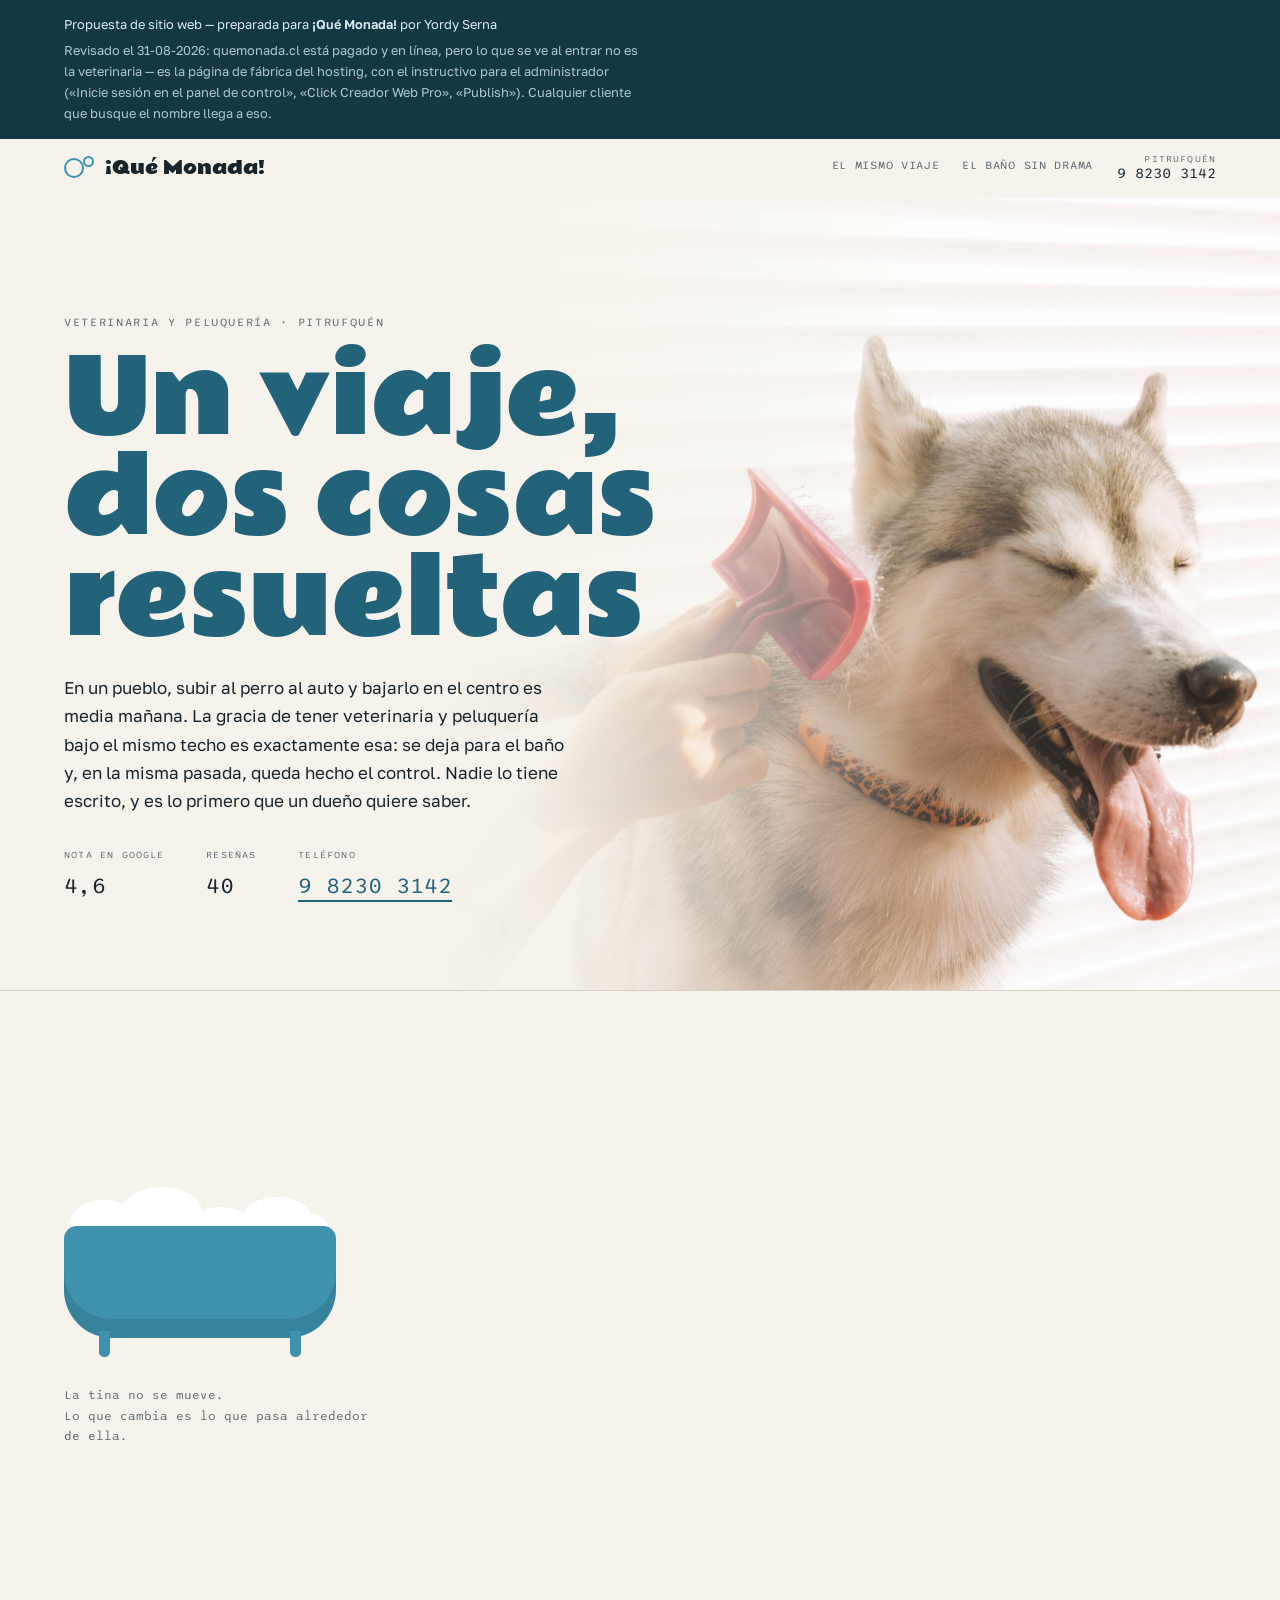
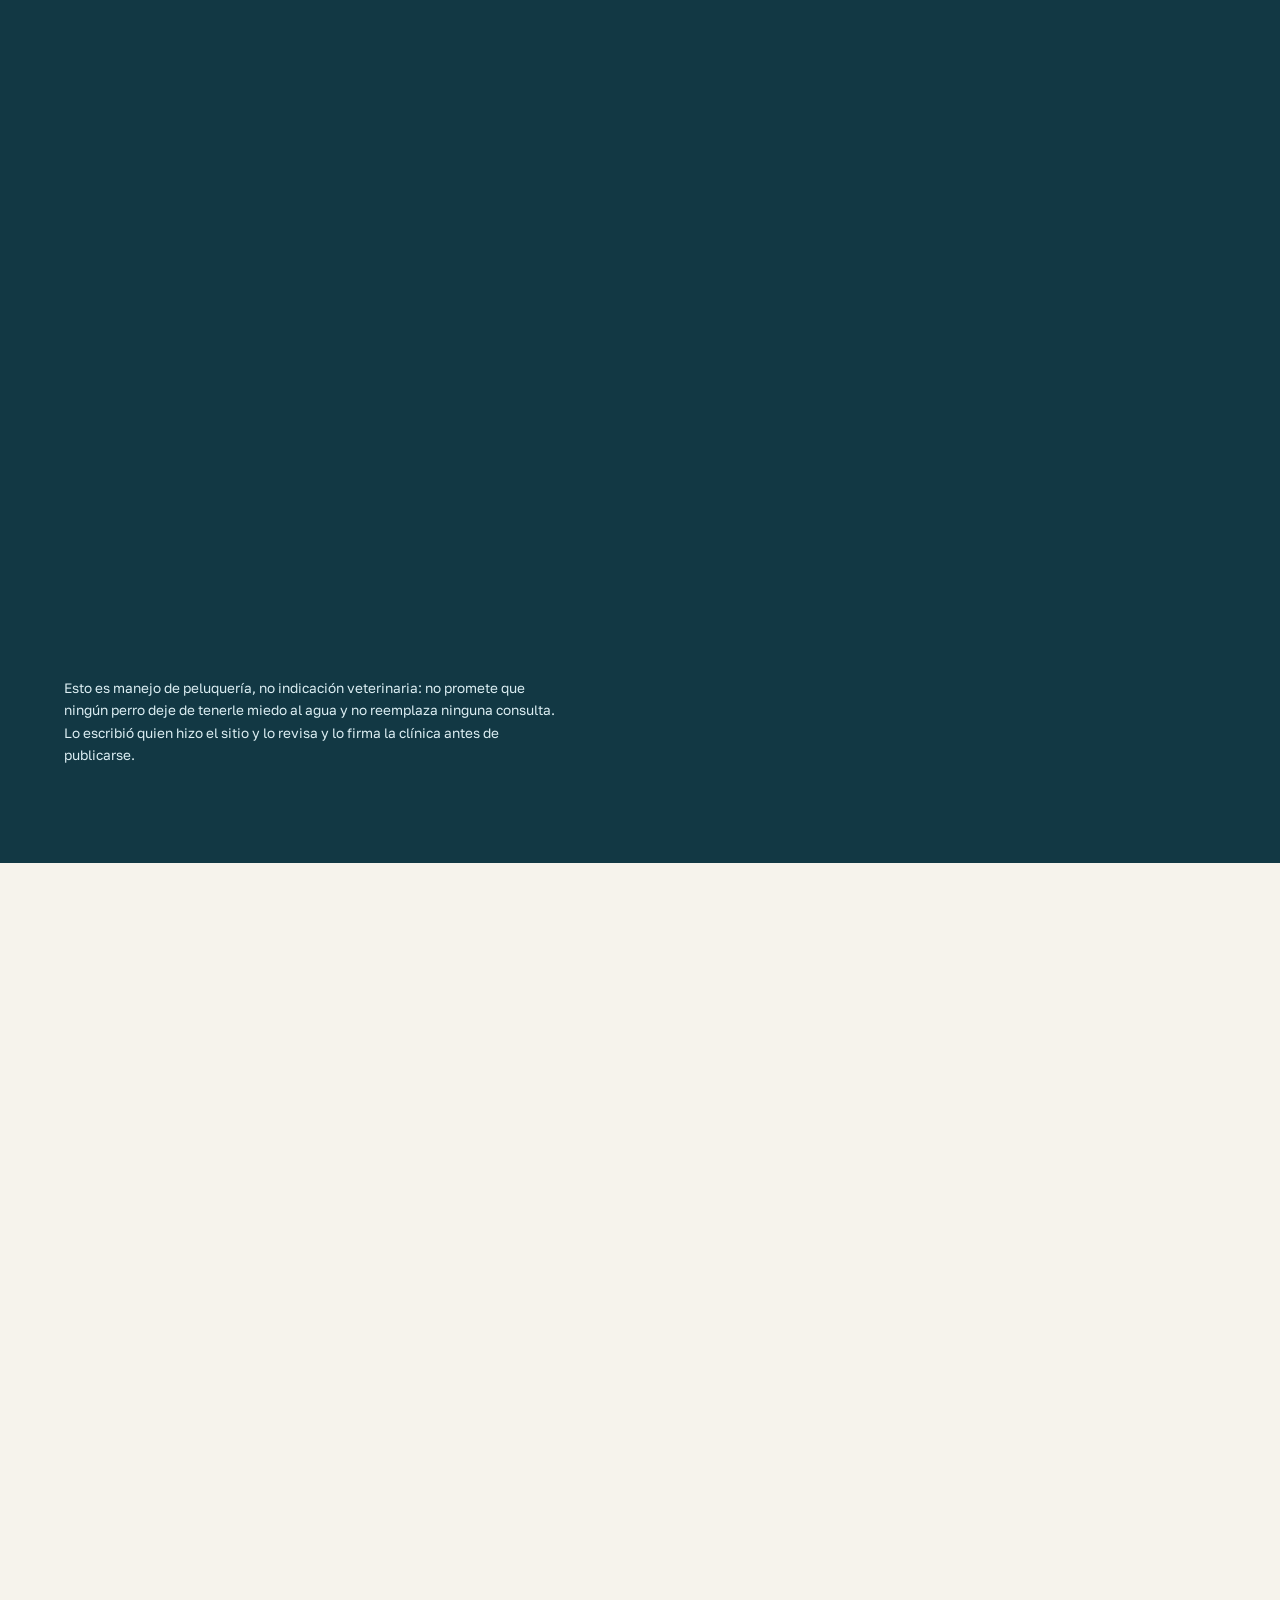
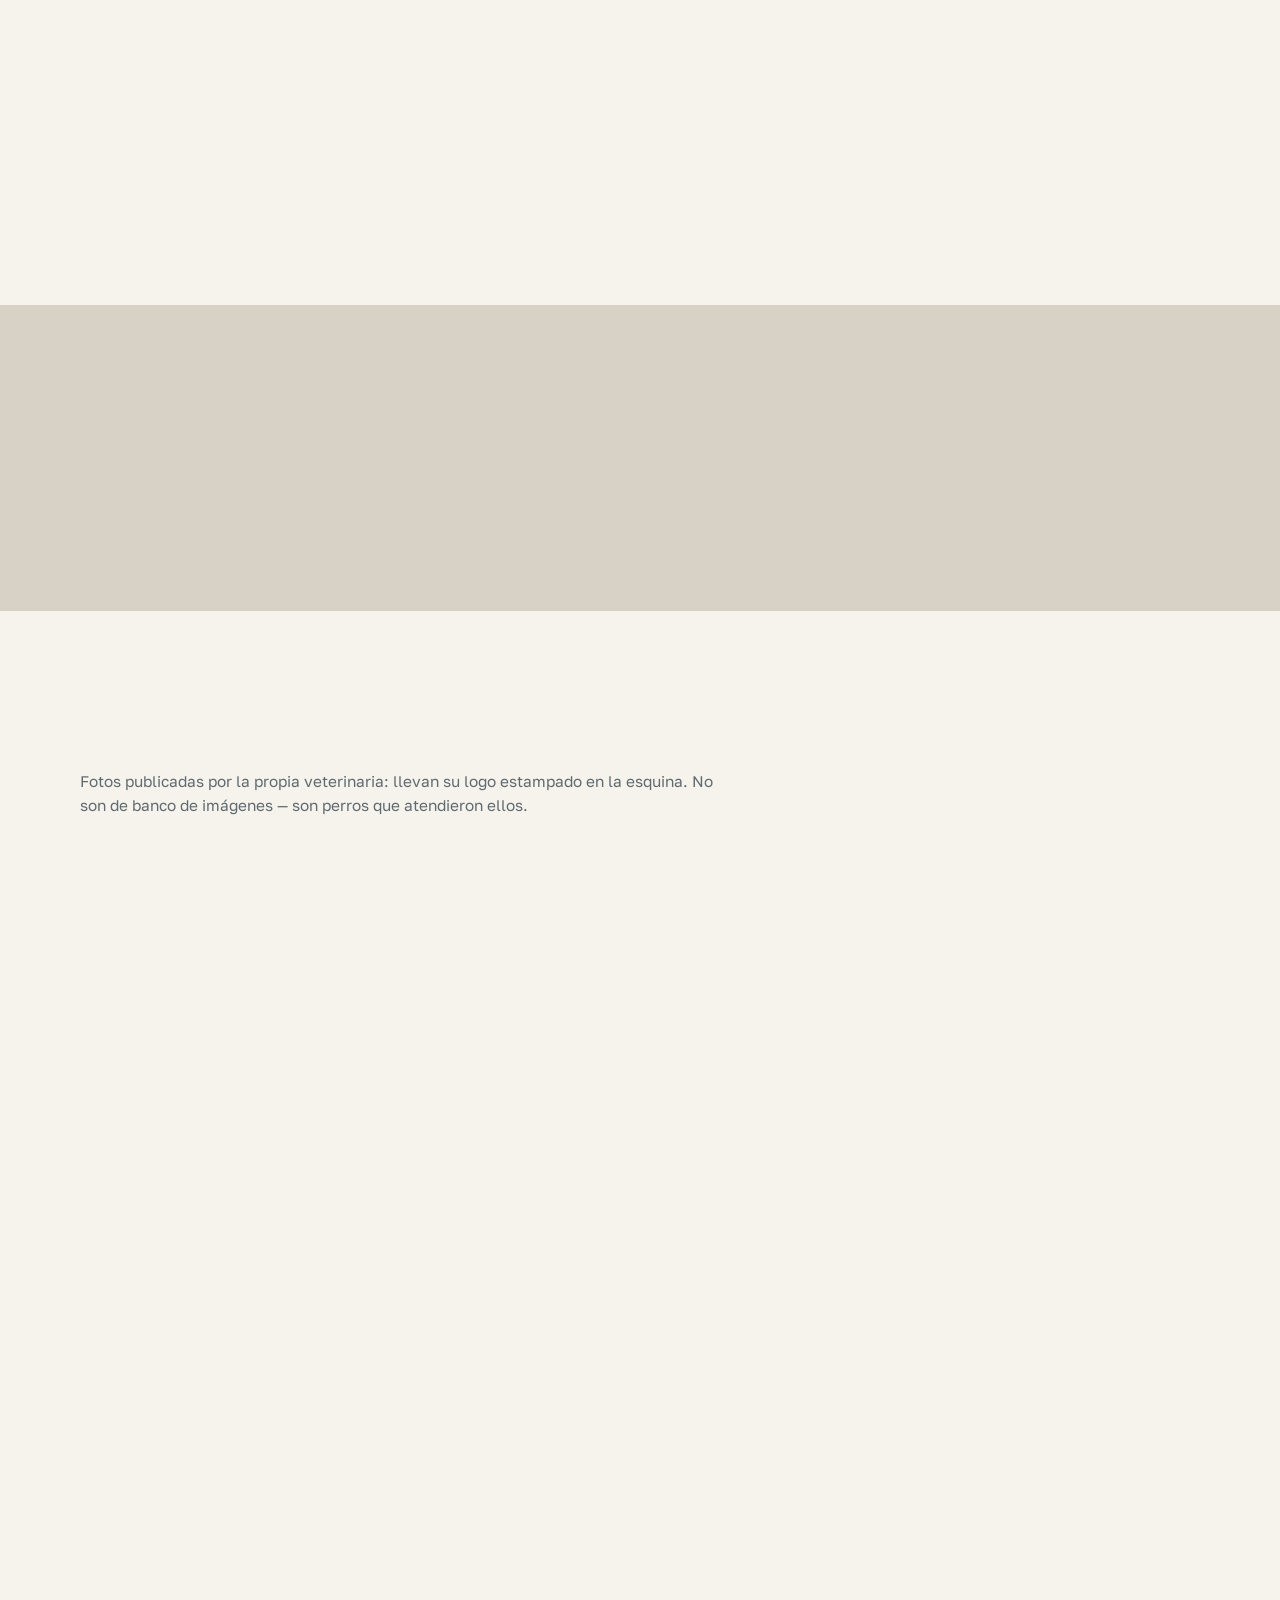
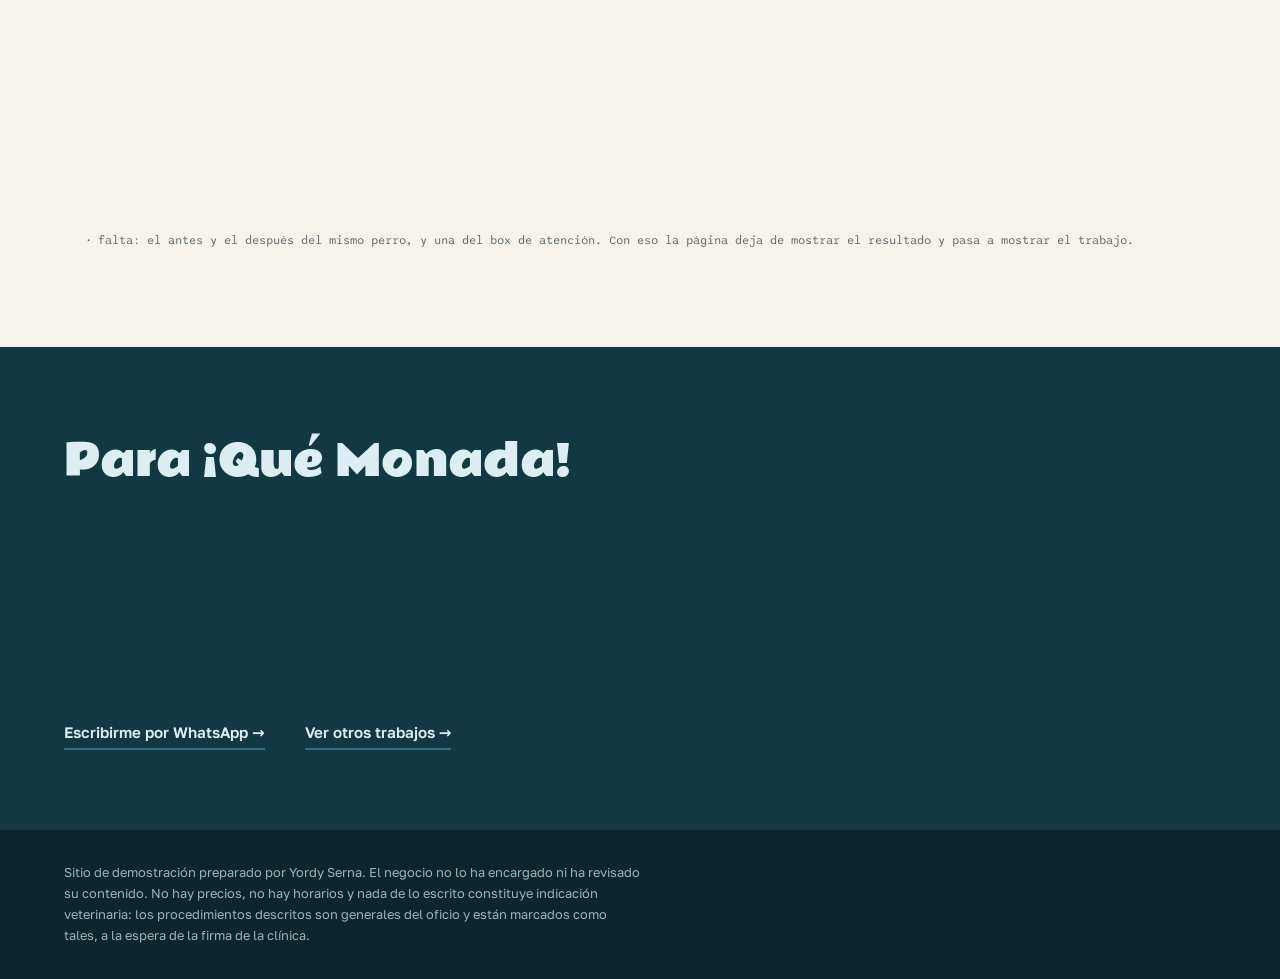
==== commit 8d0ac557: "Imagenes de rubro en seis tratamientos por toda la pagina Portada disuelta, aura de color, media pan" ====
--- a/index.html
+++ b/index.html
@@ -48,10 +48,10 @@
 
 <!-- ========= PORTADA ========= -->
 <section class="portada portada--foto" id="portada" aria-labelledby="t-portada">
-  <!-- LA FOTO DE PORTADA: foto real del negocio. Entra por la derecha y
-       se DISUELVE hacia el titular, que conserva el fondo limpio. -->
+  <!-- FONDO DE PORTADA: 2560 px, nitido. Se disuelve hacia el titular
+       con un gradiente lateral, no con desenfoque. -->
   <div class="portada__foto" aria-hidden="true">
-    <img src="imagenes/monada-03.jpg" width="649" height="432"
+    <img src="imagenes/port-01.jpg" width="2560" height="1707"
          decoding="async" fetchpriority="high" alt="">
   </div>
 
@@ -79,6 +79,16 @@
 
 <!-- ========= LA PIEZA FIRMA — SPLIT STICKY (estructura G) ========= -->
 <section class="combo" id="combo" aria-labelledby="t-combo">
+  <!-- AURA DE COLOR: la foto de rubro reventada a desenfoque. No se lee
+       como imagen: aporta color y luz detras de una seccion que si no
+       seria fondo plano. Aca el desenfoque SI es el efecto, no un parche,
+       y por eso el archivo va chico: a 64 px de blur, mas resolucion no
+       cambia nada. Sin loading=lazy porque el elemento va en absoluto con
+       z-index negativo y el navegador nunca lo considera visible. -->
+  <div class="aura" aria-hidden="true">
+    <img src="imagenes/aura-01.jpg" width="900" height="506" decoding="async" alt="">
+  </div>
+
 
   <!-- El lado fijo: LA TINA. Dibujada en CSS, cero bytes de imagen. -->
   <div class="combo__fijo">
@@ -141,6 +151,19 @@
 </section>
 
 <!-- ========= EL BAÑO SIN DRAMA ========= -->
+<!-- ========= MEDIA PANTALLA ========= -->
+<section class="mitades" aria-labelledby="t-mitades">
+  <div class="mitades__foto">
+    <img src="imagenes/media-01.jpg" width="2200" height="1468"
+         loading="lazy" decoding="async" alt="">
+  </div>
+  <div class="mitades__texto">
+    <p class="mitades__ante">La mitad que nadie explica</p>
+    <h2 id="t-mitades">El baño se ve. La tusa se nota un mes.</h2>
+    <p>Un baño mal secado se paga con hongos, y una tusa mal hecha se paga con un mes de perro raro. Por eso el orden importa: primero se revisa el pelaje, después se decide si se peina o se corta, y recién ahí se moja. Contarlo antes evita la conversación incómoda de después.</p>
+  </div>
+</section>
+
 <section class="agua" id="agua" aria-labelledby="t-agua">
   <div class="agua__cabecera">
     <p class="antetitulo antetitulo--claro">El perro al que no le gusta el agua</p>
@@ -184,12 +207,37 @@
 </section>
 
 <!-- ========= EL CIERRE — T1 ========= -->
+<!-- ========= LA CITA A SANGRE ========= -->
+<section class="cita" aria-labelledby="t-cita">
+  <div class="cita__foto" aria-hidden="true">
+    <img src="imagenes/cita-01.jpg" width="2200" height="1468"
+         loading="lazy" decoding="async" alt="">
+  </div>
+  <blockquote class="cita__texto">
+    <p id="t-cita">Un viaje, dos cosas resueltas<br>
+      <span class="cita__eco">Veterinaria y peluquería bajo el mismo techo</span></p>
+  </blockquote>
+</section>
+
 <section class="cierre" id="llamar" aria-labelledby="t-cierre">
   <p class="cierre__rot">Para pedir hora</p>
   <h2 id="t-cierre" class="cierre__tel">
     <a href="tel:+56982303142">9 8230 3142</a>
   </h2>
   <p class="cierre__pie">Es el número publicado en su ficha de Google.</p>
+</section>
+
+<!-- ========= LA TIRA ========= -->
+<section class="tira" aria-label="Tres imágenes del oficio">
+  <figure class="tira__pieza">
+    <img src="imagenes/tira-01.jpg" width="1100" height="618" loading="lazy" decoding="async" alt="Tijera despejando el pelo de las patas de un perro sobre la mesa.">
+  </figure>
+  <figure class="tira__pieza">
+    <img src="imagenes/tira-02.jpg" width="1100" height="618" loading="lazy" decoding="async" alt="Corte de uñas a un perro, sujetando la pata con las dos manos.">
+  </figure>
+  <figure class="tira__pieza">
+    <img src="imagenes/tirab-01.jpg" width="1100" height="618" loading="lazy" decoding="async" alt="Perro pequeño sobre la mesa de consulta veterinaria.">
+  </figure>
 </section>
 
 <!-- ========= LAS FOTOS ========= -->
--- a/css/estilo.css
+++ b/css/estilo.css
@@ -444,62 +444,6 @@
   .js .rev { opacity: 1; transform: none; }
 }
 
-/* ══════ LA FOTO EN LA PORTADA ══════
-   La foto real del negocio entra por la derecha y se DISUELVE hacia el
-   titular. No es un velo de color puesto encima: es la imagen misma
-   perdiendo opacidad con mask-image, asi que el texto conserva el fondo
-   limpio y las medidas de contraste auditadas siguen valiendo. */
-.portada--foto { padding-top: clamp(1.5rem, 3.5vh, 3.5rem); }
-.portada--foto .portada__texto { max-width: 40rem; }
-
-.portada__foto {
-  position: absolute; z-index: 0;
-  inset: 0 0 0 auto;
-  width: min(57%, 45rem);
-  pointer-events: none;
-}
-.portada__foto img {
-  display: block; width: 100%; height: 100%;
-  object-fit: cover; object-position: 58% 45%;
-  -webkit-mask-image: linear-gradient(90deg, transparent 0%, rgba(0,0,0,.30) 24%, #000 60%, #000 100%);
-          mask-image: linear-gradient(90deg, transparent 0%, rgba(0,0,0,.30) 24%, #000 60%, #000 100%);
-}
-/* El velo repite el fondo de la pagina: la foto queda de fondo, no de
-   protagonista, y el titular sigue mandando. */
-.portada__foto::after {
-  content: ''; position: absolute; inset: 0;
-  background: linear-gradient(90deg,
-              var(--crudo) 0%, rgba(246,243,236,.58) 32%, rgba(246,243,236,.10) 72%);
-}
-
-/* La foto ENTRA: viene desde la derecha, un poco mas grande, y asienta. */
-.js .portada--foto .portada__foto { opacity: 0; transform: translateX(3rem) scale(1.04); }
-.js .portada--foto.ok .portada__foto {
-  opacity: 1; transform: none;
-  transition: opacity .9s ease, transform 1.1s cubic-bezier(.2,.7,.2,1);
-}
-/* .portada entra al observador SOLO para gatillar la foto: la seccion
-   entera no debe desvanecerse (el titular tiene su propia entrada). */
-.js .portada.rev,
-.js .portada.rev.ok { opacity: 1; transform: none; transition: none; }
-
-/* En celular no hay costado donde disolver: la foto pasa a ser franja
-   de arriba que se deshace hacia abajo, y el texto baja. */
-@media (max-width: 860px) {
-  .portada--foto { padding-top: 37svh; }
-  .portada__foto { inset: 0 0 auto 0; width: 100%; height: 33svh; }
-  .portada__foto img {
-    -webkit-mask-image: linear-gradient(180deg, #000 0%, #000 50%, rgba(0,0,0,.22) 85%, transparent 100%);
-            mask-image: linear-gradient(180deg, #000 0%, #000 50%, rgba(0,0,0,.22) 85%, transparent 100%);
-  }
-  .portada__foto::after {
-    background: linear-gradient(180deg,
-                rgba(246,243,236,.12) 0%, rgba(246,243,236,.50) 68%, var(--crudo) 100%);
-  }
-}
-@media (prefers-reduced-motion: reduce) {
-  .js .portada--foto .portada__foto { opacity: 1; transform: none; }
-}
 
 /* ══════ LAS FOTOS ══════
    Grilla dura, igual que el resto de la pagina: dos arriba y una ancha
@@ -556,3 +500,193 @@
 @media (prefers-reduced-motion: reduce) {
   .js .gal.rev { opacity: 1; transform: none; }
 }
+
+/* ══════════════════════════════════════════════════════════════════
+   LAS IMÁGENES DE RUBRO — seis tratamientos
+   ══════════════════════════════════════════════════════════════════
+   La página no puede ser texto sobre fondo plano de arriba abajo. Van
+   seis apariciones distintas, para que el ojo no vea siempre lo mismo:
+   portada disuelta, aura de color, media pantalla, cita a sangre, tira
+   de tres, y la galería con las fotos propias del negocio.
+
+   LA REGLA: la foto no se ensucia para poder leer encima. Lo que
+   sostiene el contraste es un gradiente por zona. La ÚNICA excepción es
+   el aura, donde el desenfoque no es un parche sino el efecto entero.
+
+   Procedencia de cada archivo: imagenes/FUENTES.txt
+   ══════════════════════════════════════════════════════════════════ */
+
+/* ── 1 · PORTADA ── */
+.portada--foto { padding-top: clamp(1.5rem, 3.5vh, 3.5rem); }
+.portada--foto .portada__texto { max-width: 40rem; }
+.portada__foto { position: absolute; z-index: 0; inset: 0; overflow: hidden; pointer-events: none; }
+.portada__foto img {
+  display: block; width: 100%; height: 100%;
+  object-fit: cover; object-position: 58% 44%;
+  -webkit-mask-image: linear-gradient(90deg, transparent 0%, transparent 28%,
+              rgba(0,0,0,.18) 42%, rgba(0,0,0,.66) 58%, #000 72%, #000 100%);
+          mask-image: linear-gradient(90deg, transparent 0%, transparent 28%,
+              rgba(0,0,0,.18) 42%, rgba(0,0,0,.66) 58%, #000 72%, #000 100%);
+}
+.portada__foto::after {
+  content: ""; position: absolute; inset: 0;
+  background: linear-gradient(90deg, var(--crudo) 0%, var(--crudo) 30%,
+              rgba(246,243,236,.66) 46%, rgba(246,243,236,.22) 68%, rgba(246,243,236,.06) 86%);
+}
+@media (prefers-reduced-motion: no-preference) {
+  .portada__foto img { animation: respira 46s ease-in-out infinite alternate; }
+}
+@keyframes respira {
+  from { transform: scale(1.04) translate3d(0, 0, 0); }
+  to   { transform: scale(1.11) translate3d(-1.8%, -1.2%, 0); }
+}
+.js .portada--foto .portada__foto { opacity: 0; }
+.js .portada--foto.ok .portada__foto { opacity: 1; transition: opacity 1.1s ease; }
+.js .portada.rev,
+.js .portada.rev.ok { opacity: 1; transform: none; transition: none; }
+@media (max-width: 860px) {
+  .portada--foto { padding-top: 36svh; }
+  .portada__foto img {
+    object-position: 50% 44%;
+    -webkit-mask-image: linear-gradient(180deg, #000 0%, #000 30%, rgba(0,0,0,.34) 58%, transparent 78%);
+            mask-image: linear-gradient(180deg, #000 0%, #000 30%, rgba(0,0,0,.34) 58%, transparent 78%);
+  }
+  .portada__foto::after {
+    background: linear-gradient(180deg, rgba(246,243,236,0) 0%, rgba(246,243,236,.30) 42%, var(--crudo) 70%);
+  }
+}
+
+/* ── 2 · AURA DE COLOR ── */
+#combo { position: relative; isolation: isolate; overflow: hidden; }
+.aura { position: absolute; z-index: -1; inset: -12% -8% auto -8%; height: 78%; pointer-events: none; }
+.aura img {
+  display: block; width: 100%; height: 100%; object-fit: cover;
+  /* Acá el desenfoque ES el efecto: la foto deja de leerse y queda la luz. */
+  filter: blur(64px) saturate(1.45);
+  opacity: .38;
+  transform: scale(1.25);
+  /* Y se apaga EN LA IMAGEN, no con un velo encima. Un ::after que pinta
+     el fondo apaga solo DENTRO del div: en el borde de abajo queda un
+     corte recto a media seccion. Con la mascara la imagen misma se
+     desvanece y no hay borde que cortar. */
+  -webkit-mask-image: radial-gradient(ellipse 74% 58% at 50% 34%,
+              #000 0%, #000 26%, rgba(0,0,0,.55) 52%, transparent 82%);
+          mask-image: radial-gradient(ellipse 74% 58% at 50% 34%,
+              #000 0%, #000 26%, rgba(0,0,0,.55) 52%, transparent 82%);
+}
+@media (prefers-reduced-motion: no-preference) {
+  .aura img { animation: deriva-aura 68s ease-in-out infinite alternate; }
+}
+@keyframes deriva-aura {
+  from { transform: scale(1.25) translate3d(-3%, 0, 0); }
+  to   { transform: scale(1.38) translate3d(3%, -2%, 0); }
+}
+
+/* ── 3 · MEDIA PANTALLA ── */
+.mitades {
+  display: grid; grid-template-columns: 1fr 1fr; align-items: stretch;
+  background: var(--crudo-2);
+  /* overflow hidden porque las entradas son laterales: mientras el texto
+     se desliza y la foto entra a escala, ambos se salen unos píxeles y
+     aparece scroll horizontal por un segundo. */
+  overflow: hidden;
+}
+.mitades__foto { position: relative; min-height: 62svh; overflow: hidden; }
+.mitades__foto img { display: block; width: 100%; height: 100%; object-fit: cover; object-position: 52% 50%; }
+.mitades__texto {
+  padding: clamp(2.5rem, 6vw, 5rem) clamp(1.4rem, 4vw, 3.5rem);
+  display: flex; flex-direction: column; justify-content: center;
+  color: var(--tinta);
+}
+.mitades__ante {
+  font-family: var(--dato); font-size: .72rem; letter-spacing: .16em;
+  text-transform: uppercase; color: var(--gris); margin: 0 0 .9rem;
+}
+.mitades h2 {
+  font-family: var(--display); font-weight: 500;
+  font-size: clamp(1.7rem, 3.6vw, 2.8rem); line-height: 1.08;
+  margin: 0 0 1rem; color: var(--tinta);
+}
+.mitades__texto p:last-child {
+  margin: 0; font-size: 1rem; line-height: 1.65; color: var(--tinta); max-width: 34rem;
+}
+.js .mitades__texto.rev { opacity: 0; transform: translateX(1.6rem); }
+.js .mitades__foto.rev  { opacity: 0; transform: scale(1.04); }
+.js .mitades__texto.rev.ok,
+.js .mitades__foto.rev.ok {
+  opacity: 1; transform: none;
+  transition: opacity .9s ease, transform 1.1s cubic-bezier(.2,.7,.2,1);
+}
+@media (max-width: 780px) {
+  .mitades { grid-template-columns: 1fr; }
+  .mitades__foto { min-height: 44svh; }
+}
+
+/* ── 4 · LA CITA A SANGRE ── */
+.cita {
+  position: relative; isolation: isolate; min-height: 70svh;
+  display: flex; align-items: center; justify-content: center;
+  padding: clamp(3rem, 9vw, 7rem) clamp(1.2rem, 5vw, 4rem);
+  background: var(--crudo); overflow: hidden;
+}
+.cita__foto { position: absolute; inset: 0; z-index: -1; overflow: hidden; }
+.cita__foto img { display: block; width: 100%; height: 100%; object-fit: cover; object-position: 50% 44%; }
+/* Velo parejo y fuerte: el texto va centrado y grande, encima de la foto
+   entera. Calculado sobre el peor caso —imagen del color contrario
+   detrás— para que el ratio aguante sin ensuciar la imagen. */
+.cita__foto::after {
+  content: ""; position: absolute; inset: 0;
+  background: linear-gradient(180deg, rgba(246,243,236,.72) 0%,
+              rgba(246,243,236,.84) 45%, rgba(246,243,236,.90) 100%);
+}
+.cita__texto { margin: 0; max-width: 42rem; text-align: center; color: var(--tinta); }
+.cita__texto p {
+  font-family: var(--display); font-weight: 500;
+  font-size: clamp(1.8rem, 4.6vw, 3.2rem); line-height: 1.16;
+  margin: 0; color: var(--tinta);
+}
+.cita__eco {
+  display: block; margin-top: 1.1rem;
+  font-family: var(--dato); font-size: .82rem; letter-spacing: .1em;
+  text-transform: uppercase; color: var(--agua);
+}
+.js .cita__texto.rev { opacity: 0; transform: translateY(16px); }
+.js .cita__texto.rev.ok {
+  opacity: 1; transform: none;
+  transition: opacity 1s ease, transform 1s cubic-bezier(.2,.7,.2,1);
+}
+@media (prefers-reduced-motion: no-preference) {
+  .cita__foto img { animation: respira-cita 58s ease-in-out infinite alternate; }
+}
+@keyframes respira-cita {
+  from { transform: scale(1.06) translate3d(0, 0, 0); }
+  to   { transform: scale(1.13) translate3d(1.4%, -1%, 0); }
+}
+
+/* ── 5 · LA TIRA ── */
+.tira { display: grid; grid-template-columns: repeat(3, 1fr); gap: 2px; background: var(--linea); }
+.tira__pieza { margin: 0; overflow: hidden; height: 34svh; min-height: 220px; }
+.tira__pieza img {
+  display: block; width: 100%; height: 100%; object-fit: cover;
+  transition: transform 1.1s cubic-bezier(.2,.7,.2,1);
+}
+@media (hover: hover) and (pointer: fine) {
+  .tira__pieza:hover img { transform: scale(1.05); }
+}
+.js .tira__pieza.rev { opacity: 0; transform: translateY(1.4rem); }
+.js .tira__pieza.rev.ok {
+  opacity: 1; transform: none;
+  transition: opacity .8s ease, transform .9s cubic-bezier(.2,.7,.2,1);
+}
+.js .tira__pieza.rev.ok:nth-child(2) { transition-delay: .1s; }
+.js .tira__pieza.rev.ok:nth-child(3) { transition-delay: .2s; }
+@media (max-width: 700px) {
+  .tira { grid-template-columns: 1fr 1fr; }
+  .tira__pieza:last-child { grid-column: 1 / -1; height: 28svh; }
+}
+
+@media (prefers-reduced-motion: reduce) {
+  .js .portada--foto .portada__foto,
+  .js .mitades__texto.rev, .js .mitades__foto.rev,
+  .js .cita__texto.rev, .js .tira__pieza.rev { opacity: 1; transform: none; }
+}
